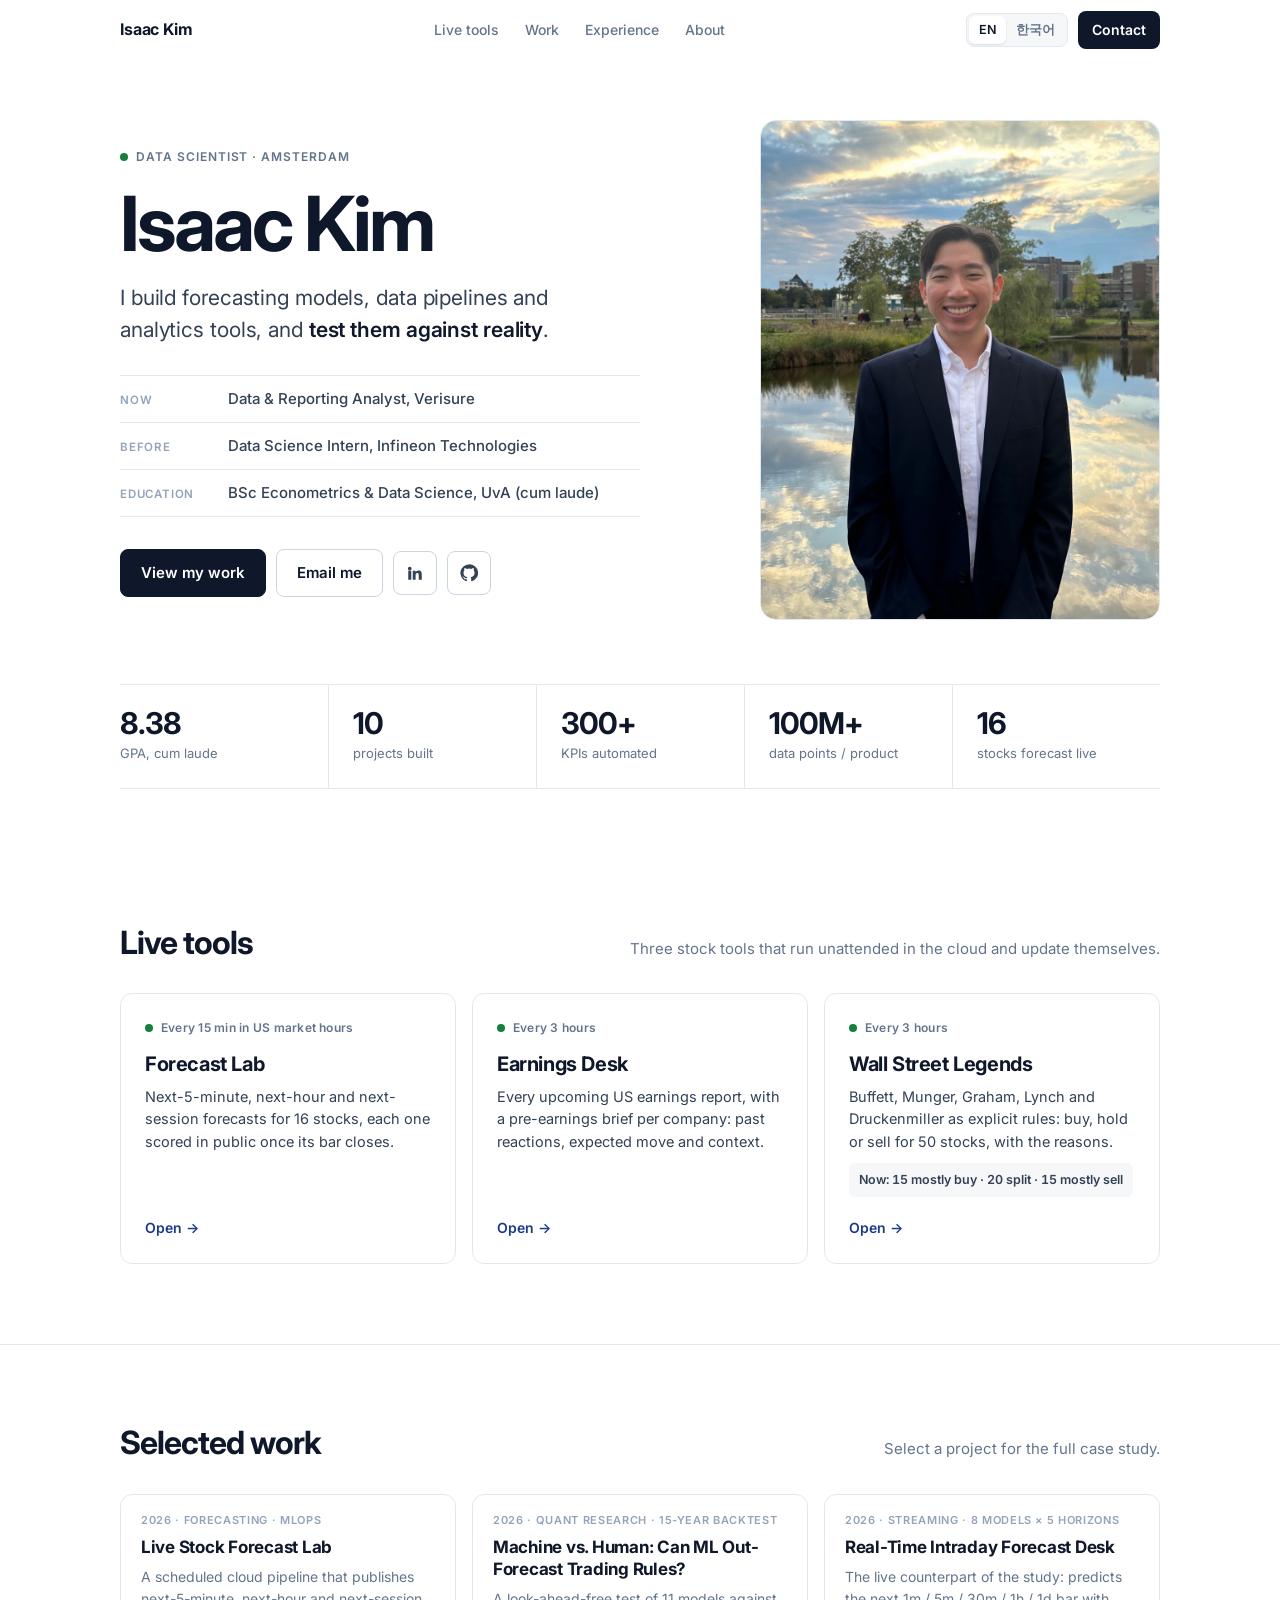
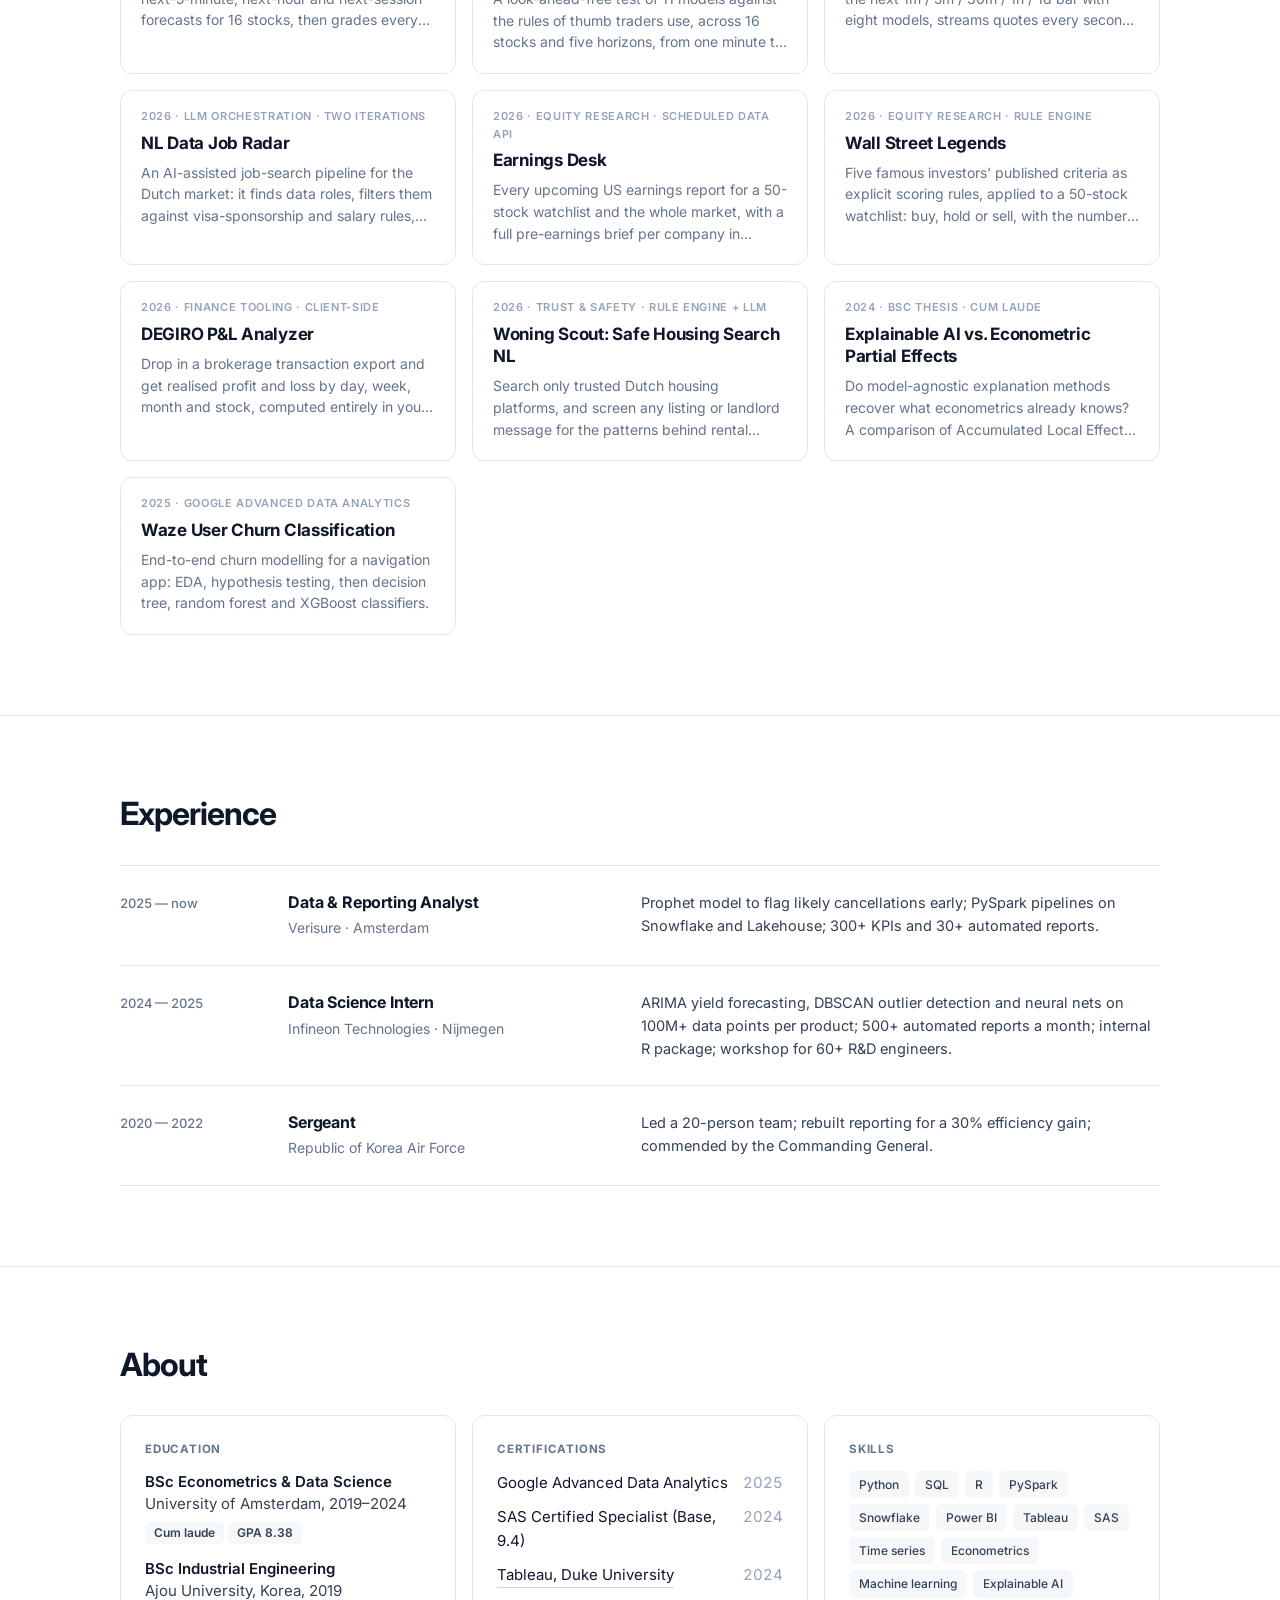
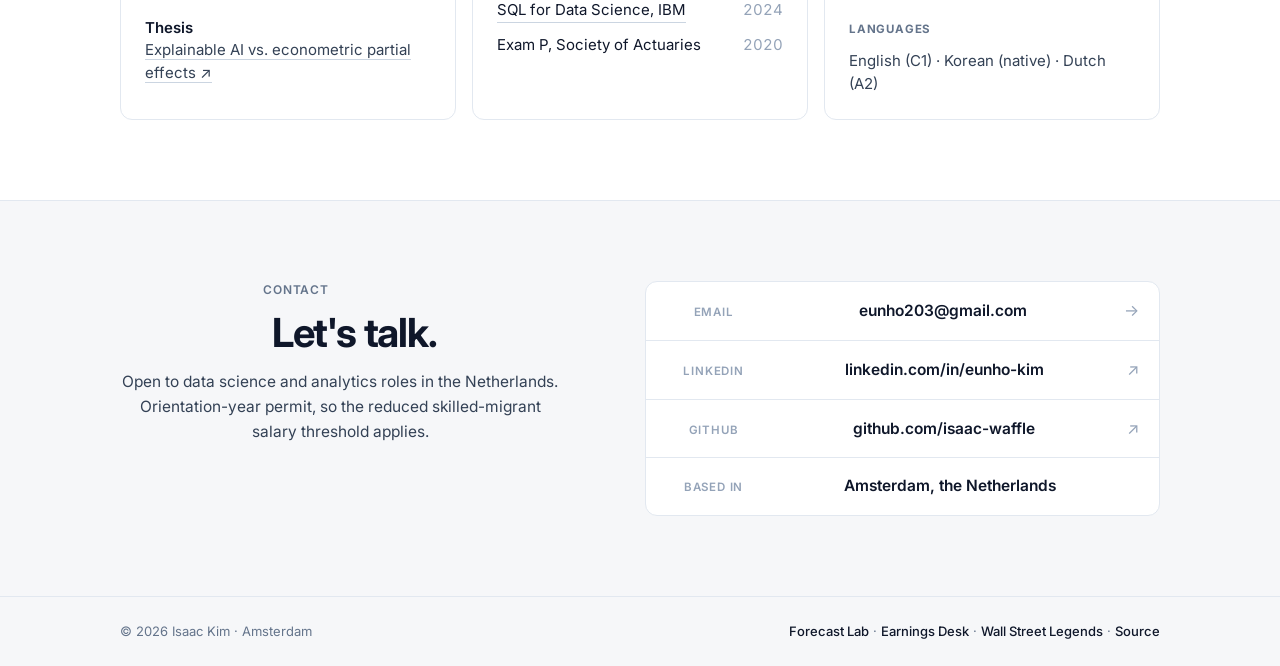
==== site/index.html @ caa5b632 "Restyle the home page in a more restrained look and replace the blue contact band White canvas, slat" ====
<!doctype html>
<html lang="en">
<head>
<meta charset="utf-8">
<meta name="viewport" content="width=device-width,initial-scale=1,viewport-fit=cover">
<title>Isaac Kim — Data Scientist</title>
<meta name="description" content="Isaac Kim is a data scientist and econometrician in Amsterdam building forecasting models, data pipelines and analytics tools. Includes a live stock forecast lab that grades itself in public.">
<meta name="theme-color" content="#ffffff">
<meta property="og:title" content="Isaac Kim — Data Scientist">
<meta property="og:description" content="Forecasting, econometrics and data engineering. Live stock forecast lab, case studies and experience.">
<meta property="og:type" content="website">
<meta property="og:url" content="https://isaac-waffle.github.io/portfolio/">
<meta property="og:image" content="https://isaac-waffle.github.io/portfolio/assets/img/isaac.jpg?v=2">
<link rel="icon" href="assets/img/favicon.ico">
<link rel="icon" type="image/png" sizes="32x32" href="assets/img/favicon-32x32.png">
<link rel="apple-touch-icon" href="assets/img/apple-touch-icon.png">
<link rel="preconnect" href="https://fonts.googleapis.com">
<link rel="preconnect" href="https://fonts.gstatic.com" crossorigin>
<link rel="stylesheet" href="https://fonts.googleapis.com/css2?family=Inter:wght@400;500;600;700&display=swap">
<link rel="stylesheet" href="assets/css/style.css?v=23">
<link rel="stylesheet" href="assets/css/home.css?v=2">
<script async src="https://www.googletagmanager.com/gtag/js?id=G-LF9100HZBE"></script>
<script>window.dataLayer=window.dataLayer||[];function gtag(){dataLayer.push(arguments)}gtag('js',new Date());gtag('config','G-LF9100HZBE');</script>
</head>
<body class="home">

<header class="nav" id="nav">
  <div class="wrap">
    <a class="brand" href="#top">Isaac Kim</a>
    <nav aria-label="Primary">
      <ul id="menu">
        <li><a href="#tools" data-i18n="nav.tools">Live tools</a></li>
        <li><a href="#work" data-i18n="nav.work">Work</a></li>
        <li><a href="#experience" data-i18n="nav.exp">Experience</a></li>
        <li><a href="#about" data-i18n="nav.about">About</a></li>
      </ul>
    </nav>
    <div class="nav-end">
      <div class="lang" role="group" aria-label="Language">
        <button type="button" id="lang-en" aria-pressed="true">EN</button>
        <button type="button" id="lang-ko" aria-pressed="false">한국어</button>
      </div>
      <a class="cta" href="#contact" data-i18n="nav.contact">Contact</a>
      <button class="menu-btn" id="menuBtn" aria-label="Open menu" aria-expanded="false" aria-controls="menu">
        <svg width="18" height="18" viewBox="0 0 18 18" fill="none" stroke="currentColor" stroke-width="1.6"><path d="M2 5h14M2 13h14"/></svg>
      </button>
    </div>
  </div>
</header>

<main id="top">
  <section class="intro">
    <div class="wrap intro-grid">
      <div class="intro-text">
        <p class="eyebrow"><span class="dot"></span><span data-i18n="hero.eyebrow">Data Scientist · Amsterdam</span></p>
        <h1 class="name">Isaac Kim</h1>
        <p class="pitch" data-i18n="hero.pitch">I build forecasting models, data pipelines and analytics tools, and <em>test them against reality</em>.</p>
        <ul class="facts">
          <li><span data-i18n="hero.now">Now</span><b data-i18n="hero.nowV">Data &amp; Reporting Analyst, Verisure</b></li>
          <li><span data-i18n="hero.before">Before</span><b data-i18n="hero.beforeV">Data Science Intern, Infineon Technologies</b></li>
          <li><span data-i18n="hero.edu">Education</span><b data-i18n="hero.eduV">BSc Econometrics &amp; Data Science, UvA (cum laude)</b></li>
        </ul>
        <div class="actions">
          <a class="btn primary" href="#work" data-i18n="hero.cta">View my work</a>
          <a class="btn" href="mailto:eunho203@gmail.com" data-i18n="hero.mail">Email me</a>
          <a class="icon-btn" href="https://www.linkedin.com/in/eunho-kim" target="_blank" rel="noopener" aria-label="LinkedIn"><svg viewBox="0 0 24 24" fill="currentColor"><path d="M4.98 3.5a2.5 2.5 0 1 1 0 5 2.5 2.5 0 0 1 0-5zM3 9h4v12H3zM9 9h3.8v1.7h.05c.53-1 1.83-2.05 3.77-2.05C20.6 8.65 21 11.2 21 14.5V21h-4v-5.8c0-1.4-.03-3.2-1.95-3.2-1.95 0-2.25 1.5-2.25 3.1V21H9z"/></svg></a>
          <a class="icon-btn" href="https://github.com/isaac-waffle" target="_blank" rel="noopener" aria-label="GitHub"><svg viewBox="0 0 24 24" fill="currentColor"><path d="M12 .5a11.5 11.5 0 0 0-3.64 22.4c.58.1.79-.25.79-.56v-2c-3.2.7-3.88-1.37-3.88-1.37-.52-1.33-1.28-1.69-1.28-1.69-1.04-.71.08-.7.08-.7 1.16.08 1.77 1.19 1.77 1.19 1.03 1.76 2.7 1.25 3.36.96.1-.75.4-1.25.73-1.54-2.55-.29-5.24-1.28-5.24-5.69 0-1.26.45-2.29 1.19-3.1-.12-.29-.52-1.46.11-3.05 0 0 .97-.31 3.17 1.18a11 11 0 0 1 5.77 0c2.2-1.49 3.17-1.18 3.17-1.18.63 1.59.23 2.76.11 3.05.74.81 1.19 1.84 1.19 3.1 0 4.42-2.7 5.4-5.26 5.68.41.36.78 1.06.78 2.14v3.17c0 .31.21.67.8.56A11.5 11.5 0 0 0 12 .5z"/></svg></a>
        </div>
      </div>
      <figure class="portrait">
        <img src="assets/img/isaac.jpg?v=2" alt="Portrait of Isaac Kim" width="960" height="1200">
      </figure>
    </div>
    <div class="wrap">
      <div class="kpi-row">
        <div><b>8.38</b><span data-i18n="kpi.gpa">GPA, cum laude</span></div>
        <div><b id="projCount">10</b><span data-i18n="kpi.proj">projects built</span></div>
        <div><b>300+</b><span data-i18n="kpi.kpis">KPIs automated</span></div>
        <div><b>100M+</b><span data-i18n="kpi.data">data points / product</span></div>
        <div><b>16</b><span data-i18n="kpi.live">stocks forecast live</span></div>
      </div>
    </div>
  </section>

  <section class="sec" id="tools">
    <div class="wrap">
      <div class="sec-row">
        <h2 data-i18n="tools.h">Live tools</h2>
        <p data-i18n="tools.p">Three stock tools that run unattended in the cloud and update themselves.</p>
      </div>
      <div class="tool-grid">
        <a class="tool" href="lab.html">
          <span class="tool-top"><span class="dot"></span><span data-i18n="tools.lab.when">Every 15 min in US market hours</span></span>
          <h3>Forecast Lab</h3>
          <p data-i18n="tools.lab.p">Next-5-minute, next-hour and next-session forecasts for 16 stocks, each one scored in public once its bar closes.</p>
          <span class="go" data-i18n="tools.open">Open</span>
        </a>
        <a class="tool" href="demos/earnings.html">
          <span class="tool-top"><span class="dot"></span><span data-i18n="tools.earn.when">Every 3 hours</span></span>
          <h3>Earnings Desk</h3>
          <p data-i18n="tools.earn.p">Every upcoming US earnings report, with a pre-earnings brief per company: past reactions, expected move and context.</p>
          <span class="go" data-i18n="tools.open">Open</span>
        </a>
        <a class="tool" href="demos/legends.html">
          <span class="tool-top"><span class="dot"></span><span data-i18n="tools.leg.when">Every 3 hours</span></span>
          <h3 data-i18n="tools.leg.h">Wall Street Legends</h3>
          <p data-i18n="tools.leg.p">Buffett, Munger, Graham, Lynch and Druckenmiller as explicit rules: buy, hold or sell for 50 stocks, with the reasons.</p>
          <span class="tool-live" id="legLive" hidden></span>
          <span class="go" data-i18n="tools.open">Open</span>
        </a>
      </div>
    </div>
  </section>

  <section class="sec" id="work">
    <div class="wrap">
      <div class="sec-row">
        <h2 data-i18n="work.h">Selected work</h2>
        <p data-i18n="work.p">Select a project for the full case study.</p>
      </div>
      <div class="work-grid" id="workGrid"></div>
    </div>
  </section>

  <section class="sec" id="experience">
    <div class="wrap">
      <div class="sec-row"><h2 data-i18n="exp.h">Experience</h2></div>
      <div class="xp">
        <div class="xp-row">
          <span class="when" data-i18n="exp.1.when">2025 — now</span>
          <div><b data-i18n="exp.1.role">Data &amp; Reporting Analyst</b><span class="org" data-i18n="exp.1.org">Verisure · Amsterdam</span></div>
          <p data-i18n="exp.1.p">Prophet model to flag likely cancellations early; PySpark pipelines on Snowflake and Lakehouse; 300+ KPIs and 30+ automated reports.</p>
        </div>
        <div class="xp-row">
          <span class="when">2024 — 2025</span>
          <div><b data-i18n="exp.2.role">Data Science Intern</b><span class="org" data-i18n="exp.2.org">Infineon Technologies · Nijmegen</span></div>
          <p data-i18n="exp.2.p">ARIMA yield forecasting, DBSCAN outlier detection and neural nets on 100M+ data points per product; 500+ automated reports a month; internal R package; workshop for 60+ R&amp;D engineers.</p>
        </div>
        <div class="xp-row">
          <span class="when">2020 — 2022</span>
          <div><b data-i18n="exp.3.role">Sergeant</b><span class="org" data-i18n="exp.3.org">Republic of Korea Air Force</span></div>
          <p data-i18n="exp.3.p">Led a 20-person team; rebuilt reporting for a 30% efficiency gain; commended by the Commanding General.</p>
        </div>
      </div>
    </div>
  </section>

  <section class="sec" id="about">
    <div class="wrap">
      <div class="sec-row"><h2 data-i18n="about.h">About</h2></div>
      <div class="about-grid">
        <div class="box">
          <h3 data-i18n="about.edu">Education</h3>
          <p><b data-i18n="about.edu1">BSc Econometrics &amp; Data Science</b><br><span data-i18n="about.edu1s">University of Amsterdam, 2019–2024</span><br><span class="pill">Cum laude</span> <span class="pill">GPA 8.38</span></p>
          <p><b data-i18n="about.edu2">BSc Industrial Engineering</b><br><span data-i18n="about.edu2s">Ajou University, Korea, 2019</span></p>
          <p><b data-i18n="about.thesis">Thesis</b><br><a class="ul" href="https://scripties.uba.uva.nl/search?id=c11249314" target="_blank" rel="noopener" data-i18n="about.thesisT">Explainable AI vs. econometric partial effects ↗</a></p>
        </div>
        <div class="box">
          <h3 data-i18n="about.cert">Certifications</h3>
          <ul class="clean">
            <li>Google Advanced Data Analytics <span>2025</span></li>
            <li>SAS Certified Specialist (Base, 9.4) <span>2024</span></li>
            <li><a class="ul" href="https://www.coursera.org/account/accomplishments/certificate/SLLYQ0B54LX5" target="_blank" rel="noopener">Tableau, Duke University</a> <span>2024</span></li>
            <li><a class="ul" href="https://www.coursera.org/account/accomplishments/certificate/SN6JCJCMASDN" target="_blank" rel="noopener">SQL for Data Science, IBM</a> <span>2024</span></li>
            <li>Exam P, Society of Actuaries <span>2020</span></li>
          </ul>
        </div>
        <div class="box">
          <h3 data-i18n="about.skills">Skills</h3>
          <div class="tags"><span>Python</span><span>SQL</span><span>R</span><span>PySpark</span><span>Snowflake</span><span>Power BI</span><span>Tableau</span><span>SAS</span><span>Time series</span><span>Econometrics</span><span>Machine learning</span><span>Explainable AI</span></div>
          <h3 style="margin-top:22px" data-i18n="about.langs">Languages</h3>
          <p data-i18n="about.langsV">English (C1) · Korean (native) · Dutch (A2)</p>
        </div>
      </div>
    </div>
  </section>

  <section class="sec contact" id="contact">
    <div class="wrap contact-grid">
      <div class="contact-text">
        <p class="label" data-i18n="contact.label">Contact</p>
        <h2 data-i18n="contact.h">Let's talk.</h2>
        <p data-i18n="contact.p">Open to data science and analytics roles in the Netherlands. Orientation-year permit, so the reduced skilled-migrant salary threshold applies.</p>
      </div>
      <ul class="contact-list">
        <li><a href="mailto:eunho203@gmail.com"><span data-i18n="contact.email">Email</span><b>eunho203@gmail.com</b><i aria-hidden="true">→</i></a></li>
        <li><a href="https://www.linkedin.com/in/eunho-kim" target="_blank" rel="noopener"><span>LinkedIn</span><b>linkedin.com/in/eunho-kim</b><i aria-hidden="true">↗</i></a></li>
        <li><a href="https://github.com/isaac-waffle" target="_blank" rel="noopener"><span>GitHub</span><b>github.com/isaac-waffle</b><i aria-hidden="true">↗</i></a></li>
        <li><div><span data-i18n="contact.loc">Based in</span><b data-i18n="contact.locV">Amsterdam, the Netherlands</b></div></li>
      </ul>
    </div>
  </section>
</main>

<footer>
  <div class="wrap">
    <span>© <span id="yr">2026</span> Isaac Kim · Amsterdam</span>
    <span><a href="lab.html">Forecast Lab</a> · <a href="demos/earnings.html">Earnings Desk</a> · <a href="demos/legends.html" data-i18n="tools.leg.h">Wall Street Legends</a> · <a href="https://github.com/isaac-waffle/portfolio" target="_blank" rel="noopener" data-i18n="foot.src">Source</a></span>
  </div>
</footer>

<dialog class="case" id="caseDlg" aria-labelledby="caseTitle"></dialog>

<script>if("serviceWorker" in navigator)navigator.serviceWorker.getRegistrations().then(function(rs){rs.forEach(function(r){r.unregister()})});</script>
<script src="assets/js/i18n.js?v=2"></script>
<script src="assets/js/main.js?v=23"></script>
</body>
</html>
---- site/assets/css/style.css ----
/* Isaac Kim — portfolio. Clean, Apple-inspired: light canvas, system type, generous space, one dark product-style section. */
:root{
  --bg:#ffffff; --bg-2:#f5f5f7; --panel:#f5f5f7; --panel-2:#e8e8ed; --line:#e5e5ea; --line-2:#d2d2d7;
  --ink:#1d1d1f; --ink-2:#424245; --ink-3:#6e6e73; --ink-4:#a1a1a6;
  --accent:#1d1d1f; --accent-2:#000000; --accent-soft:rgba(0,0,0,.06); --accent-line:rgba(0,0,0,.25);
  --up:#1a9c48; --up-soft:rgba(52,199,89,.12); --down:#e0352b; --down-soft:rgba(255,59,48,.10);
  --f-display:-apple-system,BlinkMacSystemFont,"SF Pro Display","Inter","Helvetica Neue",Arial,sans-serif;
  --f-body:-apple-system,BlinkMacSystemFont,"SF Pro Text","Inter","Helvetica Neue",Arial,sans-serif;
  --f-mono:-apple-system,BlinkMacSystemFont,"SF Pro Text","Inter","Helvetica Neue",Arial,sans-serif;
  --r:22px; --r-lg:30px; --max:1120px; --gutter:clamp(20px,4vw,40px);
  --shadow:0 2px 6px rgba(0,0,0,.04),0 12px 32px rgba(0,0,0,.06);
  color-scheme:light;
}
*,*::before,*::after{box-sizing:border-box}
html{scroll-behavior:smooth;-webkit-text-size-adjust:100%}
body{margin:0;background:var(--bg);color:var(--ink);font-family:var(--f-body);font-size:17px;line-height:1.47;letter-spacing:-.022em;
  -webkit-font-smoothing:antialiased;-moz-osx-font-smoothing:grayscale;overflow-x:hidden}
img{max-width:100%;display:block}
a{color:inherit;text-decoration:none}
button{font:inherit;color:inherit;cursor:pointer;letter-spacing:inherit}
:focus-visible{outline:2px solid var(--accent);outline-offset:3px;border-radius:6px}
::selection{background:rgba(0,0,0,.12)}
.wrap{max-width:var(--max);margin:0 auto;padding-inline:var(--gutter)}
.mono{font-variant-numeric:tabular-nums}
.up{color:var(--up)} .down{color:var(--down)} .flat{color:var(--ink-3)}
.grad{background:linear-gradient(90deg,#1d1d1f 0%,#6e6e73 100%);-webkit-background-clip:text;background-clip:text;color:transparent}

/* ---------- nav ---------- */
.nav{position:fixed;top:0;left:0;right:0;z-index:50;background:rgba(255,255,255,.72);backdrop-filter:saturate(180%) blur(20px);-webkit-backdrop-filter:saturate(180%) blur(20px);border-bottom:1px solid transparent;transition:border-color .3s}
.nav.scrolled{border-bottom-color:rgba(0,0,0,.08)}
.nav .wrap{display:flex;align-items:center;justify-content:space-between;height:52px;gap:16px}
.brand{font-weight:600;font-size:17px;letter-spacing:-.02em}
.nav ul{display:flex;gap:2px;list-style:none;margin:0;padding:0}
.nav ul a{font-size:13px;color:var(--ink-2);padding:6px 12px;border-radius:999px;transition:color .2s}
.nav ul a:hover{color:var(--ink)}
.nav .cta{font-size:13px;font-weight:500;padding:6px 14px;border-radius:999px;background:var(--accent);color:#fff;transition:background .2s}
.nav .cta:hover{background:var(--accent-2)}
.menu-btn{display:none;background:none;border:0;width:40px;height:40px;place-items:center;margin-right:-8px}
@media (max-width:820px){
  .nav ul{position:fixed;top:52px;left:0;right:0;flex-direction:column;background:rgba(255,255,255,.97);backdrop-filter:blur(20px);padding:8px var(--gutter) 24px;transform:translateY(-6px);opacity:0;pointer-events:none;transition:.25s;border-bottom:1px solid var(--line)}
  .nav ul a{display:block;font-size:24px;font-weight:600;padding:12px 0;color:var(--ink);border-radius:0}
  .nav.open ul{transform:none;opacity:1;pointer-events:auto}
  .menu-btn{display:grid}
  .nav .cta{display:none}
}

/* ---------- hero ---------- */
.hero{padding:132px 0 40px;text-align:center;background:var(--bg)}
.hero-in{display:flex;flex-direction:column;align-items:center}
.eyebrow{display:inline-flex;align-items:center;gap:8px;font-size:15px;font-weight:600;color:var(--ink-3);margin:0 0 14px;letter-spacing:-.01em}
.dot{width:8px;height:8px;border-radius:50%;background:#34c759;box-shadow:0 0 0 0 rgba(52,199,89,.5);animation:ping 2s infinite;flex:none}
.dot.off{background:var(--ink-4);animation:none}
@keyframes ping{0%{box-shadow:0 0 0 0 rgba(52,199,89,.5)}70%{box-shadow:0 0 0 8px rgba(52,199,89,0)}100%{box-shadow:0 0 0 0 rgba(52,199,89,0)}}
h1.display{font-family:var(--f-display);font-weight:700;font-size:clamp(44px,8vw,96px);line-height:1.04;letter-spacing:-.045em;margin:0 0 22px}
.lede{font-size:clamp(19px,2.1vw,24px);line-height:1.38;color:var(--ink-3);max-width:34ch;margin:0 0 32px;font-weight:500;letter-spacing:-.02em}
.actions{display:flex;flex-wrap:wrap;gap:16px 28px;align-items:center;justify-content:center}
.btn{display:inline-flex;align-items:center;gap:8px;font-size:17px;font-weight:500;padding:12px 22px;border-radius:999px;border:1px solid var(--line-2);background:var(--bg);color:var(--ink);transition:background .2s,border-color .2s}
.btn:hover{border-color:var(--ink-4)}
.btn.primary{background:var(--accent);border-color:var(--accent);color:#fff}
.btn.primary:hover{background:var(--accent-2)}
.btn svg{width:15px;height:15px}
.link{font-size:17px;color:var(--ink);font-weight:600}
.link:hover{text-decoration:underline}
.hero-media{display:grid;grid-template-columns:minmax(0,1.25fr) minmax(0,1fr);gap:20px;margin-top:64px;text-align:left}
@media (max-width:820px){.hero-media{grid-template-columns:1fr;margin-top:48px}}
.tile{border-radius:var(--r-lg);overflow:hidden;background:var(--bg-2);position:relative;min-width:0}
.photo-tile{margin:0;display:grid;grid-template-columns:minmax(0,1fr) minmax(0,1fr);align-items:end;min-height:380px}
.photo-tile img{width:100%;height:100%;object-fit:cover;object-position:50% 22%;grid-row:1;grid-column:2;align-self:stretch;min-height:380px}
.photo-tile figcaption{grid-row:1;grid-column:1;padding:34px 30px;display:flex;flex-direction:column;gap:10px;align-self:end}
.photo-tile b{font-size:28px;font-weight:700;letter-spacing:-.03em;line-height:1.1}
.photo-tile span{font-size:15px;color:var(--ink-3);line-height:1.45}
@media (max-width:560px){.photo-tile{grid-template-columns:1fr;min-height:0}.photo-tile img{grid-column:1;grid-row:1;aspect-ratio:1/1;min-height:0;object-position:50% 8%}.photo-tile figcaption{grid-row:2;padding:22px 24px 26px}}
.tile.dark{background:var(--bg-2);color:var(--ink)}
.livebox{padding:30px;display:flex;flex-direction:column}
.livebox .hd{display:flex;align-items:center;justify-content:space-between;font-size:13px;font-weight:600;color:var(--ink-3)}
.livebox .hd span{display:inline-flex;align-items:center;gap:8px}
.livebox .row{display:flex;align-items:baseline;justify-content:space-between;gap:12px;margin-top:22px}
.livebox .tk{font-size:40px;font-weight:700;letter-spacing:-.03em;line-height:1}
.livebox .px{font-size:17px;color:var(--ink-2);font-variant-numeric:tabular-nums}

#hlSpark{display:block;width:100%;height:84px;margin:20px 0 14px}
.livebox .call{font-size:15px;color:var(--ink-3);line-height:1.45}
.livebox .call b{color:var(--ink);font-weight:600}
.livebox .call b.up{color:var(--up)}.livebox .call b.down{color:var(--down)}
.livebox a{margin-top:auto;padding-top:18px;font-size:15px;color:var(--ink);font-weight:600}
.livebox a:hover{text-decoration:underline}

/* ---------- numbers ---------- */
.numbers{padding:72px 0 88px}
.stats{display:grid;grid-template-columns:repeat(5,minmax(0,1fr));gap:24px;text-align:center}
.stats b{display:block;font-size:clamp(40px,4.4vw,56px);font-weight:700;letter-spacing:-.045em;line-height:1}
.stats span{display:block;font-size:15px;color:var(--ink-3);margin:10px auto 0;max-width:18ch;line-height:1.4}
@media (max-width:900px){.stats{grid-template-columns:repeat(3,minmax(0,1fr));row-gap:44px}}
@media (max-width:560px){.stats{grid-template-columns:repeat(2,minmax(0,1fr))}.stats div:last-child{grid-column:1/-1}}

/* ---------- ticker tape ---------- */
.tape{border-block:1px solid var(--line);background:var(--bg);overflow:hidden;position:relative}
.tape::before,.tape::after{content:"";position:absolute;top:0;bottom:0;width:100px;z-index:2;pointer-events:none}
.tape::before{left:0;background:linear-gradient(90deg,var(--bg),transparent)}
.tape::after{right:0;background:linear-gradient(-90deg,var(--bg),transparent)}
.tape-track{display:flex;width:max-content;animation:tape 80s linear infinite}
.tape:hover .tape-track{animation-play-state:paused}
@keyframes tape{to{transform:translateX(-50%)}}
.tape-item{display:flex;align-items:center;gap:10px;padding:14px 28px;font-size:14px;white-space:nowrap;font-variant-numeric:tabular-nums}
.tape-item b{font-weight:600}
.tape-item .p{color:var(--ink-3)}
.tape-item .sig{font-size:12px;font-weight:600;padding:2px 8px;border-radius:999px}
.tape-item .sig.up{background:var(--up-soft)} .tape-item .sig.down{background:var(--down-soft)} .tape-item .sig.flat{background:var(--bg-2)}

/* ---------- sections ---------- */
section.block{padding:clamp(96px,12vw,150px) 0;position:relative}
.sec-head{text-align:center;max-width:820px;margin:0 auto 64px}
.kicker{font-size:17px;font-weight:600;color:var(--ink-3);margin-bottom:10px;letter-spacing:-.01em}
h2.title{font-family:var(--f-display);font-weight:700;font-size:clamp(40px,6vw,72px);line-height:1.05;letter-spacing:-.045em;margin:0}
h2.title em{font-style:normal;color:var(--ink-4);display:block}
.sec-head p{color:var(--ink-3);margin:22px auto 0;max-width:46ch;font-size:clamp(17px,1.7vw,21px);line-height:1.45;font-weight:500;letter-spacing:-.015em}

/* reveal */
.reveal{opacity:0;transform:translateY(28px);transition:opacity 1s cubic-bezier(.2,.7,.2,1),transform 1s cubic-bezier(.2,.7,.2,1)}
.reveal.in{opacity:1;transform:none}
.rise{animation:rise 1.1s cubic-bezier(.2,.7,.2,1) both;animation-delay:var(--d,0ms)}
@keyframes rise{from{opacity:0;transform:translateY(24px)}to{opacity:1;transform:none}}
@media (prefers-reduced-motion:reduce){.reveal{opacity:1;transform:none;transition:none}.rise{animation:none}.tape-track{animation:none}.dot{animation:none}html{scroll-behavior:auto}}

/* ---------- forecast lab (dark, product-page style) ---------- */
.lab{background:var(--bg)}
.lab-bar{display:flex;flex-wrap:wrap;align-items:center;justify-content:space-between;gap:14px;margin-bottom:20px}
.status{display:inline-flex;align-items:center;gap:8px;font-size:14px;color:var(--ink-3);font-variant-numeric:tabular-nums}
.status .sep{color:var(--ink-4)}
.seg{display:inline-flex;padding:3px;border-radius:999px;background:var(--panel)}
.seg button{border:0;background:none;padding:7px 18px;border-radius:999px;font-size:14px;color:var(--ink-3);font-weight:500;transition:.2s}
.seg button[aria-pressed="true"]{background:var(--bg);color:var(--ink);box-shadow:0 1px 3px rgba(0,0,0,.12)}
.seg button:not([aria-pressed="true"]):hover{color:var(--ink)}
.lab-grid{display:grid;grid-template-columns:minmax(0,1fr) 316px;gap:20px;align-items:start}
@media (max-width:1080px){.lab-grid{grid-template-columns:1fr}}
.cards{display:grid;grid-template-columns:repeat(3,minmax(0,1fr));gap:16px}
@media (max-width:900px){.cards{grid-template-columns:repeat(2,minmax(0,1fr))}}
.tcard{position:relative;text-align:left;border:0;border-radius:22px;background:var(--panel);padding:24px 24px 22px;transition:transform .3s cubic-bezier(.2,.7,.2,1),background .2s;min-width:0}
.tcard:hover{transform:scale(1.02);background:var(--panel-2)}
.tcard .top{display:flex;justify-content:space-between;align-items:baseline;gap:8px}
.tcard .sym{font-weight:700;font-size:17px;letter-spacing:-.02em}
.tcard .nm{font-size:12px;color:var(--ink-3);white-space:nowrap;overflow:hidden;text-overflow:ellipsis}
.tcard .px{font-size:21px;font-weight:600;margin-top:8px;letter-spacing:-.02em;font-variant-numeric:tabular-nums}
.tcard .chg{font-size:13px;font-weight:500;font-variant-numeric:tabular-nums}
.tcard svg{display:block;width:100%;height:72px;margin:18px 0 16px;overflow:visible}
.prob{display:flex;align-items:center;justify-content:space-between;gap:10px;font-size:12px;color:var(--ink-3)}
.prob{font-size:14px}
.prob b{font-size:17px;font-weight:600;color:var(--ink);font-variant-numeric:tabular-nums}
.pbar{position:relative;height:4px;background:var(--panel-2);border-radius:2px;margin-top:7px;overflow:hidden}
.pbar::after{content:"";position:absolute;left:50%;top:0;bottom:0;width:1px;background:var(--ink-4)}
.pbar i{position:absolute;top:0;bottom:0;border-radius:2px}
.tcard .tgt{display:flex;justify-content:space-between;gap:6px;font-size:12px;color:var(--ink-3);margin-top:10px}
.tcard .tgt span{white-space:nowrap}
.tcard .tgt span:last-child{color:var(--ink-2);font-variant-numeric:tabular-nums}
.side{display:flex;flex-direction:column;gap:12px;position:sticky;top:72px}
@media (max-width:1080px){.side{position:static;display:grid;grid-template-columns:repeat(auto-fit,minmax(260px,1fr))}}
.panel{border-radius:18px;background:var(--panel);padding:20px}
.panel h3{margin:0 0 6px;font-size:15px;font-weight:600;color:var(--ink)}
.panel .note{font-size:13px;color:var(--ink-3);margin:12px 0 0;line-height:1.45}
.score-row{display:grid;grid-template-columns:1fr auto;gap:2px 10px;padding:12px 0;border-bottom:1px solid var(--line)}
.score-row:last-of-type{border-bottom:0}
.score-row .h{font-size:15px;font-weight:500}
.score-row .v{font-size:22px;font-weight:600;text-align:right;letter-spacing:-.02em;font-variant-numeric:tabular-nums}
.score-row .s{grid-column:1/-1;font-size:12px;color:var(--ink-3);font-variant-numeric:tabular-nums}
.score-row .bar{grid-column:1/-1;position:relative;height:6px;border-radius:3px;background:var(--panel-2);margin-top:8px}
.score-row .bar i{position:absolute;top:0;bottom:0;left:0;border-radius:3px;background:var(--accent)}
.score-row .bar .mk{position:absolute;top:-3px;bottom:-3px;width:2px;background:var(--ink-2);border-radius:1px}
.score-row .bar .mk.half{background:var(--ink-4)}
.legend{display:flex;gap:14px;flex-wrap:wrap;font-size:12px;color:var(--ink-3);margin-top:10px}
.legend span{display:inline-flex;align-items:center;gap:6px}
.legend i{display:inline-block;width:10px;height:3px;border-radius:2px}
.minichart svg{display:block;width:100%;height:110px;margin-top:8px}
.recent{display:flex;flex-wrap:wrap;gap:4px;margin-top:10px}
.recent i{width:12px;height:12px;border-radius:4px;background:var(--panel-2)}
.recent i.ok{background:var(--up)} .recent i.no{background:var(--down)}
.method{margin-top:72px;display:grid;grid-template-columns:repeat(4,minmax(0,1fr));gap:32px}
@media (max-width:900px){.method{grid-template-columns:repeat(2,minmax(0,1fr))}}
@media (max-width:520px){.method{grid-template-columns:1fr}}
.step .n{font-size:13px;font-weight:600;color:var(--ink-4)}
.step h4{margin:8px 0 8px;font-size:21px;font-weight:600;letter-spacing:-.025em;line-height:1.2}
.step p{margin:0;font-size:15px;color:var(--ink-3);line-height:1.5}
.disclaimer{margin-top:40px;font-size:12px;color:var(--ink-4);max-width:90ch;line-height:1.5}

/* ---------- work ---------- */

.work-grid{display:grid;grid-template-columns:repeat(12,minmax(0,1fr));gap:20px}
.proj{grid-column:span 6;display:flex;flex-direction:column;border:0;border-radius:var(--r-lg);background:var(--panel);overflow:hidden;text-align:left;transition:transform .45s cubic-bezier(.2,.7,.2,1),box-shadow .45s;min-width:0;padding:0}
.proj.wide{grid-column:span 12}
@media (max-width:760px){.proj,.proj.wide{grid-column:span 12}}
.proj:hover{transform:translateY(-6px);box-shadow:var(--shadow)}
.proj .vis{position:relative;aspect-ratio:16/10;background:var(--panel);overflow:hidden}
.proj.wide .vis{aspect-ratio:21/8}
@media (max-width:760px){.proj.wide .vis{aspect-ratio:16/10}}
.proj .vis svg{position:absolute;inset:0;width:100%;height:100%}
.proj .vis .chip{position:absolute;left:22px;top:20px;z-index:2}
.chip{display:inline-flex;align-items:center;gap:7px;font-size:12px;font-weight:600;padding:5px 11px;border-radius:999px;background:rgba(255,255,255,.92);color:var(--ink-2);backdrop-filter:blur(8px);box-shadow:0 0 0 1px rgba(0,0,0,.06)}
.chip.live{color:var(--up)}
.proj .body{padding:6px 30px 30px;display:flex;flex-direction:column;gap:8px;flex:1}
.proj .meta{font-size:13px;font-weight:600;color:var(--ink-4)}
.proj h3{margin:0;font-size:clamp(24px,2.4vw,30px);font-weight:700;letter-spacing:-.035em;line-height:1.12}
.proj p{margin:2px 0 0;color:var(--ink-3);font-size:17px;line-height:1.45}
.tags{display:flex;flex-wrap:wrap;gap:6px;margin-top:auto;padding-top:12px}
.tags span{font-size:12px;font-weight:500;color:var(--ink-2);padding:4px 10px;border-radius:999px;background:var(--bg);box-shadow:inset 0 0 0 1px var(--line)}
.proj .more{display:inline-flex;align-items:center;gap:6px;font-size:17px;font-weight:600;color:var(--ink);margin-top:10px}
.proj .more svg{width:13px;height:13px;transition:transform .25s}
.proj:hover .more svg{transform:translateX(3px)}
.kpis{display:flex;flex-wrap:wrap;gap:28px;margin:4px 0 2px}
.kpis div b{display:block;font-size:34px;font-weight:700;line-height:1;letter-spacing:-.04em}
.kpis div span{font-size:13px;color:var(--ink-3)}

/* ---------- modal ---------- */
dialog.case{border:0;border-radius:var(--r-lg);background:var(--bg);color:var(--ink);padding:0;width:min(900px,calc(100vw - 24px));max-height:calc(100svh - 32px);overflow:auto;box-shadow:0 30px 80px rgba(0,0,0,.25)}
dialog.case::backdrop{background:rgba(0,0,0,.4);backdrop-filter:blur(8px)}
dialog.case[open]{animation:pop .4s cubic-bezier(.2,.7,.2,1)}
@keyframes pop{from{opacity:0;transform:translateY(20px) scale(.98)}to{opacity:1;transform:none}}
.case .cv{position:relative;aspect-ratio:21/8;background:var(--bg-2)}
.case .cv svg{position:absolute;inset:0;width:100%;height:100%}
.case .x{position:absolute;right:16px;top:16px;z-index:3;width:36px;height:36px;border-radius:50%;border:0;background:rgba(0,0,0,.06);color:var(--ink-2);display:grid;place-items:center;backdrop-filter:blur(8px)}
.case .x:hover{background:rgba(0,0,0,.1)}
.case .cb{padding:34px clamp(22px,5vw,52px) 44px}
.case .meta{font-size:13px!important;font-weight:600;color:var(--ink-4)!important}
.case h3{font-weight:700;font-size:clamp(30px,4.4vw,44px);line-height:1.08;letter-spacing:-.04em;margin:8px 0 14px}
.case .sum{font-size:19px;color:var(--ink-3);margin:0 0 28px;max-width:60ch;line-height:1.45}
.case .cols{display:grid;grid-template-columns:repeat(2,minmax(0,1fr));gap:28px 40px}
@media (max-width:680px){.case .cols{grid-template-columns:1fr}}
.case h4{font-size:17px;font-weight:600;color:var(--ink);margin:0 0 10px}
.case ul{margin:0;padding-left:18px;color:var(--ink-3);font-size:15px;line-height:1.5}
.case li{margin-bottom:8px}
.case li b{color:var(--ink);font-weight:600}
.case .links{display:flex;flex-wrap:wrap;gap:12px;margin-top:30px}
.case .kpis{margin:0 0 30px;padding:22px 0;border-block:1px solid var(--line)}

/* ---------- experience ---------- */
.timeline{display:flex;flex-direction:column;gap:20px}
.job{display:grid;grid-template-columns:200px minmax(0,1fr) minmax(0,1.3fr);gap:16px 40px;padding:36px;border-radius:var(--r-lg);background:var(--panel)}
@media (max-width:900px){.job{grid-template-columns:1fr;gap:10px;padding:28px}}
.job .when{font-size:14px;color:var(--ink-3);padding-top:6px;font-variant-numeric:tabular-nums}
.job .when .now{display:inline-flex;align-items:center;gap:7px;color:var(--up);font-weight:600;margin-top:6px}
.job h3{margin:0;font-size:26px;font-weight:700;letter-spacing:-.035em;line-height:1.15}
.job .org{color:var(--ink-2);margin-top:6px;font-weight:500}
.job .org span{color:var(--ink-3);font-weight:400}
.job ul{margin:0;padding:0;list-style:none;display:flex;flex-direction:column;gap:12px}
.job li{position:relative;padding-left:18px;color:var(--ink-3);font-size:15px;line-height:1.5}
.job li::before{content:"";position:absolute;left:0;top:10px;width:6px;height:6px;border-radius:50%;background:var(--ink-4)}
.job li b{color:var(--ink);font-weight:600}

/* ---------- about / credentials ---------- */

.about{display:grid;grid-template-columns:minmax(0,1.1fr) minmax(0,1fr);gap:56px}
@media (max-width:900px){.about{grid-template-columns:1fr;gap:40px}}
.about .big{font-size:clamp(28px,3.2vw,40px);line-height:1.15;letter-spacing:-.035em;margin:0 0 20px;font-weight:700}
.about .big em{font-style:normal;text-decoration:underline;text-decoration-thickness:3px;text-underline-offset:6px}
.about p{color:var(--ink-3);font-size:17px;line-height:1.5}
.cred{display:flex;flex-direction:column;gap:10px}
.cred .item{display:grid;grid-template-columns:minmax(0,1fr) auto;gap:2px 16px;padding:18px 22px;border-radius:18px;background:var(--panel);transition:transform .25s}
.cred a.item:hover{transform:translateY(-2px)}
.cred .item b{font-weight:600;font-size:16px;grid-column:1;grid-row:1}
.cred .item span{color:var(--ink-3);font-size:14px;grid-column:1}
.cred .item .yr{font-size:14px;color:var(--ink-3);text-align:right;grid-row:1;grid-column:2;padding-top:1px;font-variant-numeric:tabular-nums}
.cred .item .badge{grid-column:1/-1;margin-top:8px;display:inline-flex;gap:8px;flex-wrap:wrap}
.cred .item .badge em{font-style:normal;font-size:12px;font-weight:600;padding:3px 10px;border-radius:999px;background:var(--accent-soft);color:var(--accent)}
.skills{display:grid;grid-template-columns:repeat(3,minmax(0,1fr));gap:20px;margin-top:64px}
@media (max-width:860px){.skills{grid-template-columns:1fr}}
.skill{padding:28px;border-radius:var(--r-lg);background:var(--panel)}
.skill h4{margin:0 0 16px;font-size:19px;font-weight:600;letter-spacing:-.02em}
.skill .tags{padding-top:0}
.sub-h{font-size:13px;font-weight:600;color:var(--ink-4);margin:40px 0 12px;text-transform:uppercase;letter-spacing:.04em}
.sub-h:first-child{margin-top:0}


/* ---------- contact ---------- */
.contact{text-align:center;padding:clamp(110px,14vw,170px) 0}
.contact .kicker{display:block}
.contact h2{font-weight:700;font-size:clamp(44px,8vw,96px);line-height:1.04;letter-spacing:-.05em;margin:6px 0 26px}
.contact p{color:var(--ink-3);max-width:44ch;margin:0 auto 30px;font-size:19px;line-height:1.45}
.contact .actions{justify-content:center}
.mail{font-size:clamp(19px,2.4vw,24px);font-weight:600;color:var(--ink);border-bottom:2px solid var(--ink)}
.mail:hover{color:var(--ink-3);border-color:var(--ink-3)}
footer{background:var(--bg);border-top:1px solid var(--line);padding:22px 0;color:var(--ink-3);font-size:12px}
footer .wrap{display:flex;flex-wrap:wrap;gap:10px;justify-content:space-between}
footer a{color:var(--ink);font-weight:500}
footer a:hover{text-decoration:underline}

/* ---------- ticker modal ---------- */
.tm .cb{padding-top:30px}
.tm .head{display:flex;flex-wrap:wrap;align-items:baseline;gap:6px 16px;padding-right:44px}
.tm .head b{font-size:34px;font-weight:700;letter-spacing:-.03em}
.tm .head .p{font-size:24px;font-weight:600;font-variant-numeric:tabular-nums}
.tm .big-chart svg{display:block;width:100%;height:240px;margin:20px 0 8px;overflow:visible}
.hz-table{width:100%;border-collapse:collapse;font-size:15px;margin-top:14px;font-variant-numeric:tabular-nums}
.hz-table th,.hz-table td{padding:12px 8px;text-align:right;border-bottom:1px solid var(--line);white-space:nowrap}
.hz-table th{font-size:12px;color:var(--ink-3);font-weight:600}
.hz-table th:first-child,.hz-table td:first-child{text-align:left}
.hz-table td:first-child{font-weight:600}
.tbl-scroll{overflow-x:auto}

@media (max-width:600px){
  body{font-size:16px}
  .cards{grid-template-columns:repeat(2,minmax(0,1fr));gap:8px}
  .tcard{padding:14px 12px 12px;border-radius:16px}
  .tcard .px{font-size:18px}
  .tcard svg{height:46px}
  .tcard .tgt{flex-direction:column;gap:2px}
  .hzl{display:none}
  .lab-bar .seg{width:100%}.lab-bar .seg button{flex:1;padding:8px 6px}
  .proj .body{padding:4px 22px 24px}
  .livebox{padding:24px}
}

/* simplified lab */
.more-wrap{display:flex;justify-content:center;margin-top:28px}
.scores{margin-top:80px;text-align:center}
.score-hd{font-size:17px;font-weight:600;color:var(--ink-3);margin-bottom:28px}
.score-grid{display:grid;grid-template-columns:repeat(3,minmax(0,1fr));gap:24px}
.score{display:flex;flex-direction:column;align-items:center;gap:6px}
.score .h{font-size:15px;color:var(--ink-3);font-weight:500}
.score b{font-size:clamp(40px,5vw,56px);font-weight:700;letter-spacing:-.045em;line-height:1.05}
.score .s{font-size:14px;color:var(--ink-2);font-weight:500}
.score .s2{font-size:13px;color:var(--ink-4)}
.lab .disclaimer{text-align:center;margin:48px auto 0}
@media (max-width:600px){.score-grid{grid-template-columns:1fr;gap:36px}.tcard{padding:16px 14px 14px}}

/* ===================== compact one-glance layout ===================== */
.intro{padding:96px 0 40px}
.intro-grid{display:grid;grid-template-columns:minmax(0,1.15fr) minmax(0,.85fr);gap:56px;align-items:center}
.intro-text{text-align:left}
.intro .eyebrow{margin:0 0 8px;font-size:15px}
.name{font-size:clamp(48px,7vw,84px);font-weight:700;letter-spacing:-.05em;line-height:1;margin:0 0 18px}
.pitch{font-size:clamp(19px,2vw,23px);line-height:1.38;color:var(--ink-3);font-weight:500;margin:0 0 24px;max-width:30ch;letter-spacing:-.02em}
.facts{list-style:none;margin:0 0 28px;padding:0;display:flex;flex-direction:column;gap:8px;font-size:16px}
.facts li{display:flex;gap:12px}
.facts span{width:84px;flex:none;color:var(--ink-4);font-size:14px;padding-top:1px}
.intro .actions{justify-content:flex-start;gap:10px}
.icon-btn{width:46px;height:46px;border-radius:50%;display:grid;place-items:center;border:1px solid var(--line-2);color:var(--ink)}
.icon-btn:hover{border-color:var(--ink-4)}
.icon-btn svg{width:18px;height:18px}
.portrait{margin:0;border-radius:28px;overflow:hidden;aspect-ratio:4/5;max-height:72vh;justify-self:end;width:100%;background:var(--bg-2)}
.portrait img{width:100%;height:100%;object-fit:cover;object-position:50% 20%}
.kpi-row{display:grid;grid-template-columns:repeat(5,minmax(0,1fr));margin-top:48px;border-top:1px solid var(--line);padding-top:22px}
.kpi-row b{display:block;font-size:30px;font-weight:700;letter-spacing:-.04em;line-height:1.1}
.kpi-row span{font-size:13px;color:var(--ink-3)}
@media (max-width:860px){
  .intro{padding-top:80px}
  .intro-grid{grid-template-columns:1fr;gap:28px}
  .portrait{order:-1;max-height:none;aspect-ratio:1/1;justify-self:stretch}
  .portrait img{object-position:50% 12%}
  .kpi-row{grid-template-columns:repeat(3,minmax(0,1fr));row-gap:18px;margin-top:32px}
}
.sec{padding:64px 0}
.sec + .sec{border-top:1px solid var(--line)}
.sec-row{display:flex;align-items:baseline;justify-content:space-between;gap:16px;margin-bottom:28px;flex-wrap:wrap}
.sec-row h2{font-size:clamp(30px,3.6vw,40px);font-weight:700;letter-spacing:-.04em;margin:0}
.sec-row p{margin:0;color:var(--ink-3);font-size:15px}
#work .work-grid{grid-template-columns:repeat(3,minmax(0,1fr));gap:16px}
#work .proj,#work .proj.wide{grid-column:auto;border-radius:22px;background:var(--bg-2)}
#work .proj:hover{transform:translateY(-3px);box-shadow:none;background:var(--panel-2)}
#work .proj .vis,#work .proj.wide .vis{aspect-ratio:16/10;background:var(--bg-2)}
#work .proj .vis .chip{left:14px;top:12px}
#work .proj .body{padding:2px 20px 20px;gap:6px}
#work .proj h3{font-size:19px;letter-spacing:-.025em}
#work .proj p{font-size:14px;line-height:1.45;display:-webkit-box;-webkit-line-clamp:2;-webkit-box-orient:vertical;overflow:hidden}
#work .proj .meta{font-size:12px}
#work .proj .more{display:none}
@media (max-width:900px){#work .work-grid{grid-template-columns:repeat(2,minmax(0,1fr))}#work .work-grid > .proj:last-child:nth-child(odd){grid-column:1 / -1}}
@media (max-width:560px){#work .work-grid{grid-template-columns:1fr}}
.xp{display:flex;flex-direction:column}
.xp-row{display:grid;grid-template-columns:130px minmax(0,1fr) minmax(0,1.6fr);gap:8px 28px;padding:18px 0;border-bottom:1px solid var(--line);align-items:baseline}
.xp-row:last-child{border-bottom:0}
.xp-row .when{font-size:14px;color:var(--ink-4);font-variant-numeric:tabular-nums}
.xp-row b{display:block;font-size:17px;font-weight:600}
.xp-row .org{font-size:14px;color:var(--ink-3)}
.xp-row p{margin:0;font-size:15px;color:var(--ink-3);line-height:1.5}
@media (max-width:760px){.xp-row{grid-template-columns:1fr;gap:4px}}
.about-grid{display:grid;grid-template-columns:repeat(3,minmax(0,1fr));gap:16px}
@media (max-width:900px){.about-grid{grid-template-columns:1fr}}
.box{background:var(--bg-2);border-radius:22px;padding:24px}
.box h3{margin:0 0 12px;font-size:15px;font-weight:600;color:var(--ink-4)}
.box p{margin:0 0 14px;font-size:15px;line-height:1.5;color:var(--ink-2)}
.box p:last-child{margin-bottom:0}
.box b{color:var(--ink);font-weight:600}
.pill{display:inline-block;font-size:12px;font-weight:600;padding:2px 9px;border-radius:999px;background:var(--bg);margin-top:6px}
.clean{list-style:none;margin:0;padding:0;display:flex;flex-direction:column;gap:10px;font-size:15px}
.clean li{display:flex;justify-content:space-between;gap:12px}
.clean li span{color:var(--ink-4);font-variant-numeric:tabular-nums}
.ul{border-bottom:1px solid var(--line-2)}
.ul:hover{border-color:var(--ink)}
.box .tags{padding-top:0}
.contact-grid{display:flex;justify-content:space-between;align-items:center;gap:24px;flex-wrap:wrap}
.contact-band h2{font-size:clamp(30px,3.6vw,40px);font-weight:700;letter-spacing:-.04em;margin:0 0 6px}
.contact-band p{margin:0;color:var(--ink-3);max-width:52ch;font-size:15px}
.contact-band .actions{justify-content:flex-start;gap:10px}
.lab.block{padding:56px 0 72px}

/* content shows immediately: no entrance animations */
.rise,.reveal{animation:none!important;opacity:1!important;transform:none!important;transition:none!important}
---- site/assets/css/home.css ----
/* Home page look (loaded after style.css, scoped to body.home so lab.html keeps its own styling).
   Restrained and professional: white canvas, slate ink, one navy accent, hairline dividers, one sans typeface. */
.home{
  --bg:#ffffff; --bg-2:#ffffff; --panel:#ffffff; --panel-2:#f6f7f9; --line:#e2e8f0; --line-2:#cbd5e1;
  --ink:#0f172a; --ink-2:#334155; --ink-3:#64748b; --ink-4:#94a3b8;
  --accent:#1d3a8a; --accent-2:#162d6c; --accent-soft:rgba(29,58,138,.07);
  --up:#15803d;
  --f-display:"Inter",-apple-system,BlinkMacSystemFont,"Apple SD Gothic Neo","Malgun Gothic","Helvetica Neue",Arial,sans-serif;
  --f-body:var(--f-display);
  --r:12px;
  background:var(--bg);color:var(--ink);font-family:var(--f-body);font-size:16px;line-height:1.6;letter-spacing:0;
}
.home ::selection{background:rgba(29,58,138,.16)}
.home :focus-visible{outline:2px solid var(--accent);outline-offset:3px}
html:lang(ko) .home{word-break:keep-all}

/* nav */
.home .nav{background:rgba(255,255,255,.86)}
.home .nav.scrolled{border-bottom-color:var(--line)}
.home .nav .wrap{height:60px}
.home .brand{font-size:16px;font-weight:700;letter-spacing:-.01em}
.home .nav ul a{font-size:14px;font-weight:500;color:var(--ink-3);padding:7px 12px}
.home .nav ul a:hover{color:var(--ink)}
.nav-end{display:flex;align-items:center;gap:10px}
.lang{display:inline-flex;padding:2px;border-radius:8px;background:var(--panel-2);border:1px solid var(--line)}
.lang button{border:0;background:none;padding:4px 10px;border-radius:6px;font-size:12.5px;font-weight:600;color:var(--ink-3)}
.lang button[aria-pressed="true"]{background:#fff;color:var(--ink);box-shadow:0 1px 2px rgba(15,23,42,.12)}
.home .nav .cta{font-size:14px;font-weight:600;padding:8px 14px;border-radius:8px;background:var(--ink)}
.home .nav .cta:hover{background:var(--accent)}
@media (max-width:820px){
  .home .nav ul{top:60px;background:rgba(255,255,255,.98)}
  .home .nav ul a{font-size:22px;font-weight:600;color:var(--ink)}
}

/* hero */
.home .intro{padding:120px 0 56px}
.home .intro-grid{gap:64px}
.home .intro .eyebrow{font-size:12px;font-weight:600;letter-spacing:.08em;text-transform:uppercase;color:var(--ink-3);margin:0 0 18px}
.home .dot{background:var(--up);box-shadow:none;animation:none}
.home .name{font-weight:700;font-size:clamp(48px,6.4vw,76px);letter-spacing:-.04em;line-height:1.02;margin:0 0 20px}
.home .pitch{font-size:clamp(18px,1.8vw,21px);line-height:1.5;color:var(--ink-2);font-weight:400;max-width:34ch;letter-spacing:-.005em;margin:0 0 30px}
.home .pitch em{font-style:normal;color:var(--ink);font-weight:600}
.home .facts{gap:0;margin:0 0 32px;border-top:1px solid var(--line);max-width:520px}
.home .facts li{padding:11px 0;border-bottom:1px solid var(--line);align-items:baseline}
.home .facts span{width:96px;font-size:11.5px;font-weight:600;letter-spacing:.07em;text-transform:uppercase;color:var(--ink-4);padding:0}
.home .facts b{font-weight:500;font-size:15px;color:var(--ink-2)}
.home .btn{font-size:15px;font-weight:600;padding:11px 20px;border-radius:8px;background:#fff;border-color:var(--line-2)}
.home .btn:hover{border-color:var(--ink);color:var(--ink)}
.home .btn.primary{background:var(--ink);border-color:var(--ink);color:#fff}
.home .btn.primary:hover{background:var(--accent);border-color:var(--accent);color:#fff}
.home .icon-btn{width:44px;height:44px;border-radius:8px;background:#fff;border-color:var(--line-2);color:var(--ink-2)}
.home .icon-btn:hover{border-color:var(--ink);color:var(--ink)}
.home .portrait{border-radius:16px;max-width:400px;border:1px solid var(--line)}
.home .kpi-row{margin-top:64px;padding:0;gap:0;border-top:1px solid var(--line);border-bottom:1px solid var(--line)}
.home .kpi-row div{padding:22px 24px;border-left:1px solid var(--line)}
.home .kpi-row div:first-child{border-left:0;padding-left:0}
.home .kpi-row b{font-weight:700;font-size:30px;letter-spacing:-.035em;color:var(--ink)}
.home .kpi-row span{font-size:13px;color:var(--ink-3)}
@media (max-width:860px){
  .home .intro{padding-top:88px}
  .home .intro-grid{gap:28px}
  .home .portrait{max-width:none}
  .home .kpi-row{margin-top:40px;row-gap:0}
  .home .kpi-row div{padding:16px 16px;border-left:0;border-top:1px solid var(--line)}
  .home .kpi-row div:first-child{padding-left:16px}
  .home .kpi-row div:nth-child(-n+3){border-top:0}
}
@media (max-width:560px){
  .home .kpi-row{grid-template-columns:repeat(2,minmax(0,1fr))}
  .home .kpi-row div,.home .kpi-row div:first-child{padding:14px 0}
  .home .kpi-row div:nth-child(3){border-top:1px solid var(--line)}
  .home .kpi-row div:last-child{grid-column:1 / -1}
  .home .kpi-row b{font-size:26px}
}

/* sections */
.home .sec{padding:80px 0}
.home .sec + .sec{border-top:1px solid var(--line)}
.home .sec-row{margin-bottom:32px;align-items:baseline}
.home .sec-row h2,.home .contact h2{font-weight:700;font-size:clamp(26px,3vw,32px);letter-spacing:-.03em;line-height:1.15;margin:0}
.home .sec-row p{font-size:15px;color:var(--ink-3)}

/* live tools */
.tool-grid{display:grid;grid-template-columns:repeat(3,minmax(0,1fr));gap:16px}
.tool{display:flex;flex-direction:column;gap:10px;padding:24px;border:1px solid var(--line);border-radius:var(--r);background:#fff;min-width:0;
  transition:border-color .2s,box-shadow .2s}
.tool:hover{border-color:var(--ink-4);box-shadow:0 8px 24px -16px rgba(15,23,42,.35)}
.tool-top{display:flex;align-items:center;gap:8px;font-size:12px;font-weight:600;letter-spacing:.02em;color:var(--ink-3)}
.tool h3{font-weight:700;font-size:20px;letter-spacing:-.02em;line-height:1.2;margin:4px 0 0}
.tool p{margin:0;font-size:14.5px;color:var(--ink-2);line-height:1.55}
.tool-live{font-size:12.5px;font-weight:600;color:var(--ink-2);font-variant-numeric:tabular-nums;padding:7px 10px;border-radius:6px;background:var(--panel-2);align-self:flex-start}
.tool .go{margin-top:auto;padding-top:10px;font-size:14px;font-weight:600;color:var(--accent)}
.tool .go::after{content:" →"}
@media (max-width:900px){.tool-grid{grid-template-columns:1fr}}

/* work */
.home #work .work-grid{gap:16px}
.home #work .proj,.home #work .proj.wide{background:#fff;border:1px solid var(--line);border-radius:var(--r);transition:border-color .2s,box-shadow .2s}
.home #work .proj:hover{background:#fff;border-color:var(--ink-4);transform:none;box-shadow:0 8px 24px -16px rgba(15,23,42,.35)}
.home #work .proj .vis,.home #work .proj.wide .vis{background:var(--panel-2);border-bottom:1px solid var(--line)}
.home #work .proj .body{padding:16px 20px 20px}
.home #work .proj .meta{font-size:11px;font-weight:600;letter-spacing:.06em;text-transform:uppercase;color:var(--ink-4)}
.home #work .proj h3{font-weight:700;font-size:17px;letter-spacing:-.015em;line-height:1.3}
.home #work .proj p{font-size:14px;color:var(--ink-3);line-height:1.55;-webkit-line-clamp:3}
.home .chip{border-radius:6px;background:rgba(255,255,255,.95);color:var(--ink-2);box-shadow:0 0 0 1px var(--line)}
.home .chip.live{color:var(--up)}
.home .tags span{border-radius:6px;background:var(--panel-2);box-shadow:none;color:var(--ink-2)}

/* case study dialog */
.home dialog.case{background:#fff;border-radius:16px}
.home dialog.case::backdrop{background:rgba(15,23,42,.5)}
.home .case .cv{background:var(--panel-2)}
.home .case .x{border-radius:8px}
.home .case h3{font-weight:700;letter-spacing:-.03em;font-size:clamp(26px,3.6vw,34px)}
.home .case .sum{color:var(--ink-2);font-size:17px}
.home .case h4{font-size:12px;font-weight:700;letter-spacing:.07em;text-transform:uppercase;color:var(--ink-3)}
.home .case ul{color:var(--ink-2)}
.home .kpis div b{font-weight:700;font-size:28px;letter-spacing:-.03em}

/* experience */
.home .xp{border-top:1px solid var(--line)}
.home .xp-row{grid-template-columns:140px minmax(0,1fr) minmax(0,1.6fr);padding:24px 0}
.home .xp-row:last-child{border-bottom:1px solid var(--line)}
.home .xp-row .when{font-size:13px;font-weight:500;color:var(--ink-3)}
.home .xp-row b{font-size:16px;font-weight:700;letter-spacing:-.01em}
.home .xp-row .org{color:var(--ink-3)}
.home .xp-row p{color:var(--ink-2);font-size:14.5px;line-height:1.6}
@media (max-width:760px){.home .xp-row{grid-template-columns:1fr}}

/* about */
.home .box{background:#fff;border:1px solid var(--line);border-radius:var(--r)}
.home .box h3{font-size:11.5px;font-weight:700;letter-spacing:.07em;text-transform:uppercase;color:var(--ink-3)}
.home .pill{border-radius:6px;background:var(--panel-2);color:var(--ink-2)}
.home .clean li span{color:var(--ink-4)}
.home .ul:hover{border-color:var(--accent);color:var(--accent)}

/* contact */
.home .contact{background:var(--panel-2)}
.home .contact-grid{display:grid;grid-template-columns:minmax(0,1fr) minmax(0,1.1fr);gap:56px;align-items:start}
.home .contact .label{font-size:12px;font-weight:600;letter-spacing:.08em;text-transform:uppercase;color:var(--ink-3);margin:0 0 12px}
.home .contact h2{margin:0 0 14px;font-size:clamp(30px,3.6vw,40px)}
.home .contact-text p:last-child{margin:0;color:var(--ink-2);font-size:15.5px;line-height:1.6;max-width:44ch}
.contact-list{list-style:none;margin:0;padding:0;background:#fff;border:1px solid var(--line);border-radius:var(--r);overflow:hidden}
.contact-list li + li{border-top:1px solid var(--line)}
.contact-list a,.contact-list div{display:grid;grid-template-columns:96px minmax(0,1fr) auto;gap:12px;align-items:baseline;padding:16px 20px}
.contact-list span{font-size:11.5px;font-weight:600;letter-spacing:.07em;text-transform:uppercase;color:var(--ink-4)}
.contact-list b{font-size:15.5px;font-weight:600;color:var(--ink);overflow-wrap:anywhere}
.contact-list i{font-style:normal;color:var(--ink-4);transition:color .2s,transform .2s}
.contact-list a:hover{background:var(--accent-soft)}
.contact-list a:hover b,.contact-list a:hover i{color:var(--accent)}
.contact-list a:focus-visible{outline-offset:-2px}
@media (max-width:860px){.home .contact-grid{grid-template-columns:1fr;gap:28px}}
@media (max-width:480px){.contact-list a,.contact-list div{grid-template-columns:minmax(0,1fr) auto;gap:2px 12px}.contact-list span{grid-column:1 / -1}}
.home footer{background:var(--panel-2);border-top:1px solid var(--line);padding:24px 0;font-size:13px}
.home footer a{font-weight:500}
.home footer a:hover{color:var(--accent)}
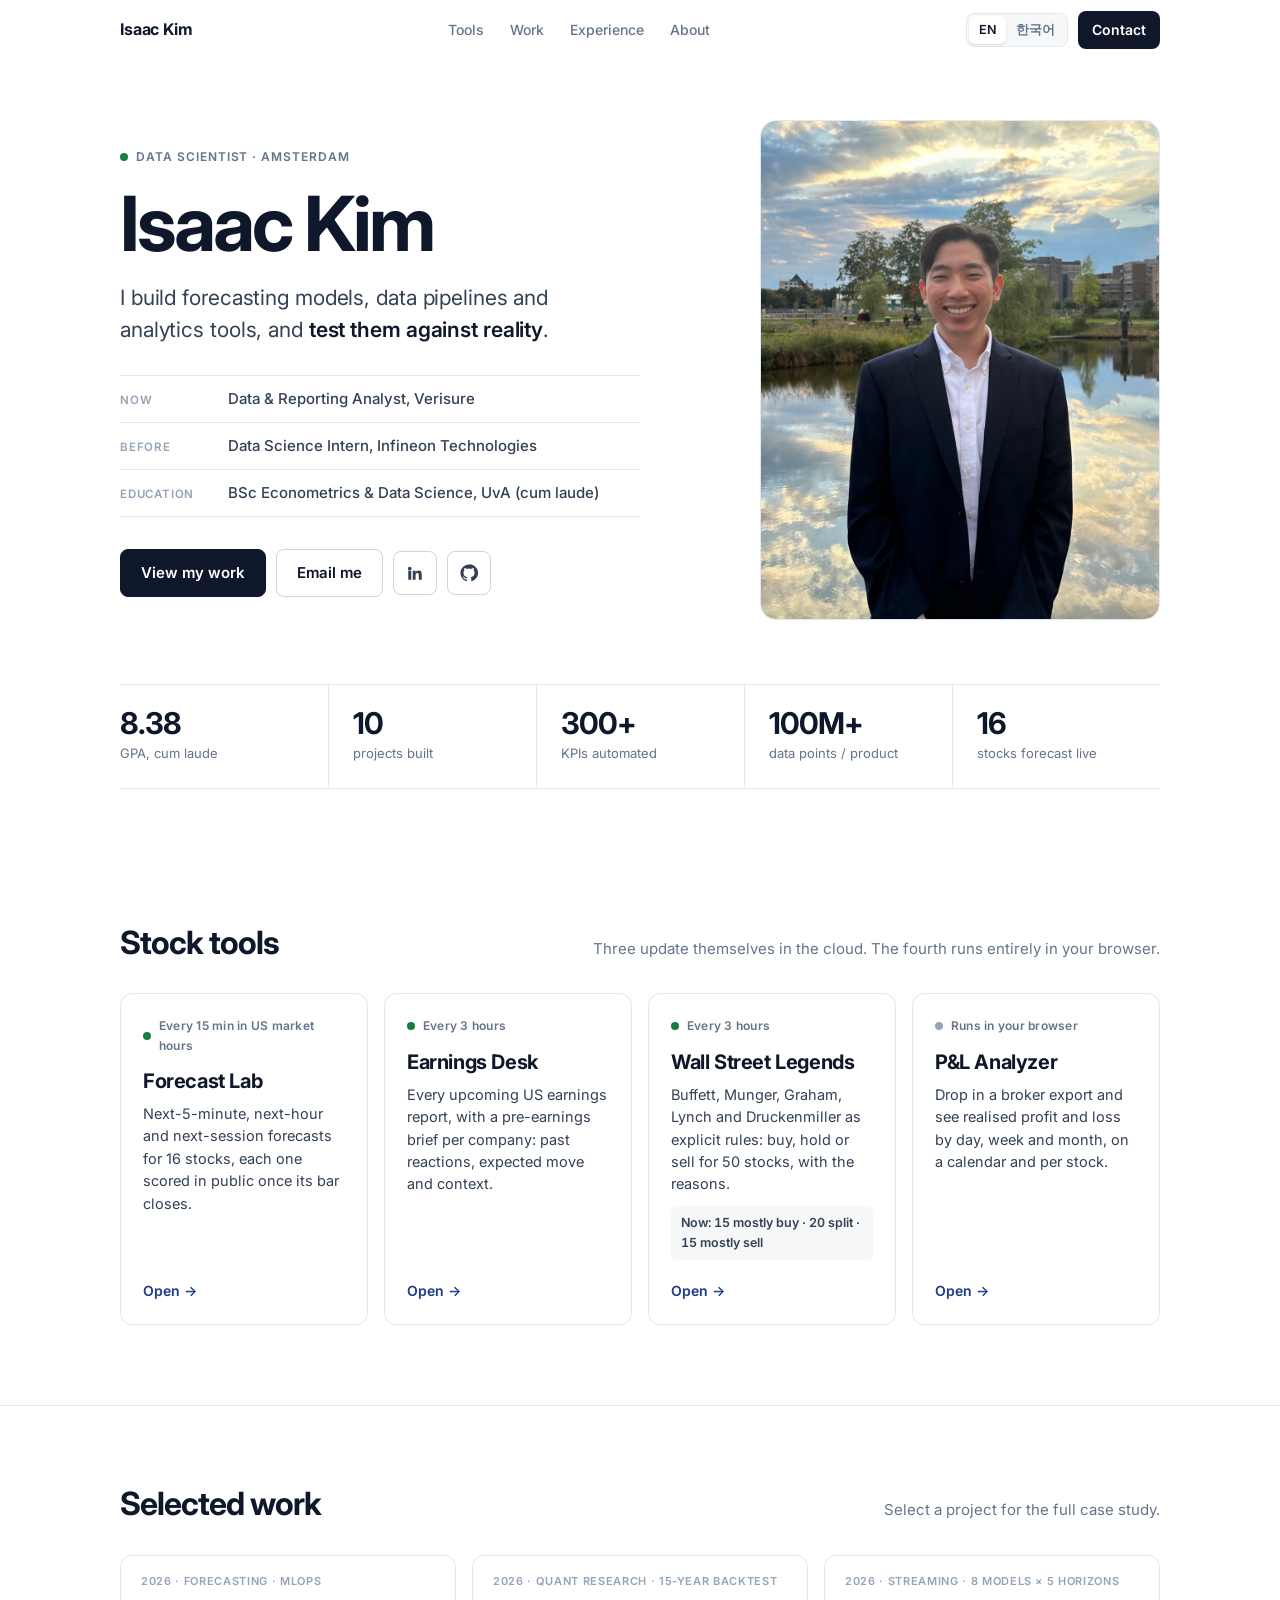
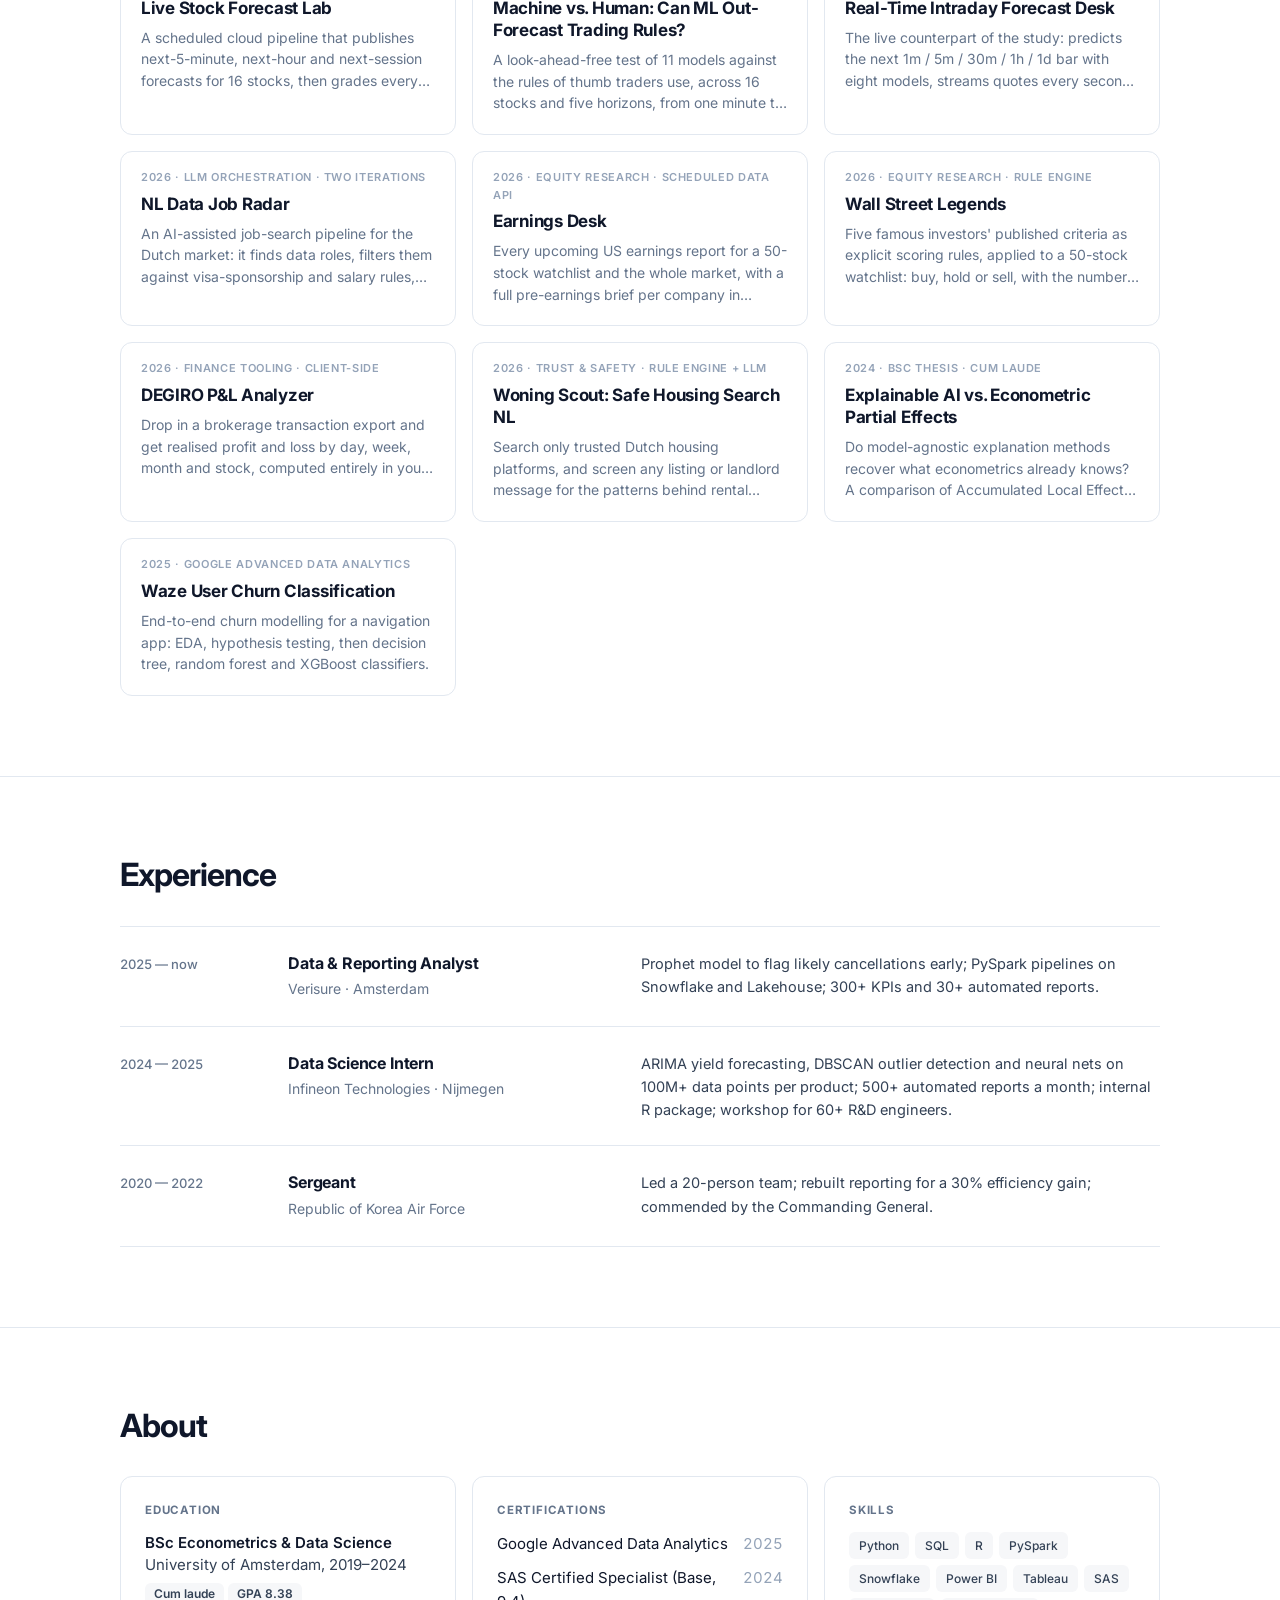
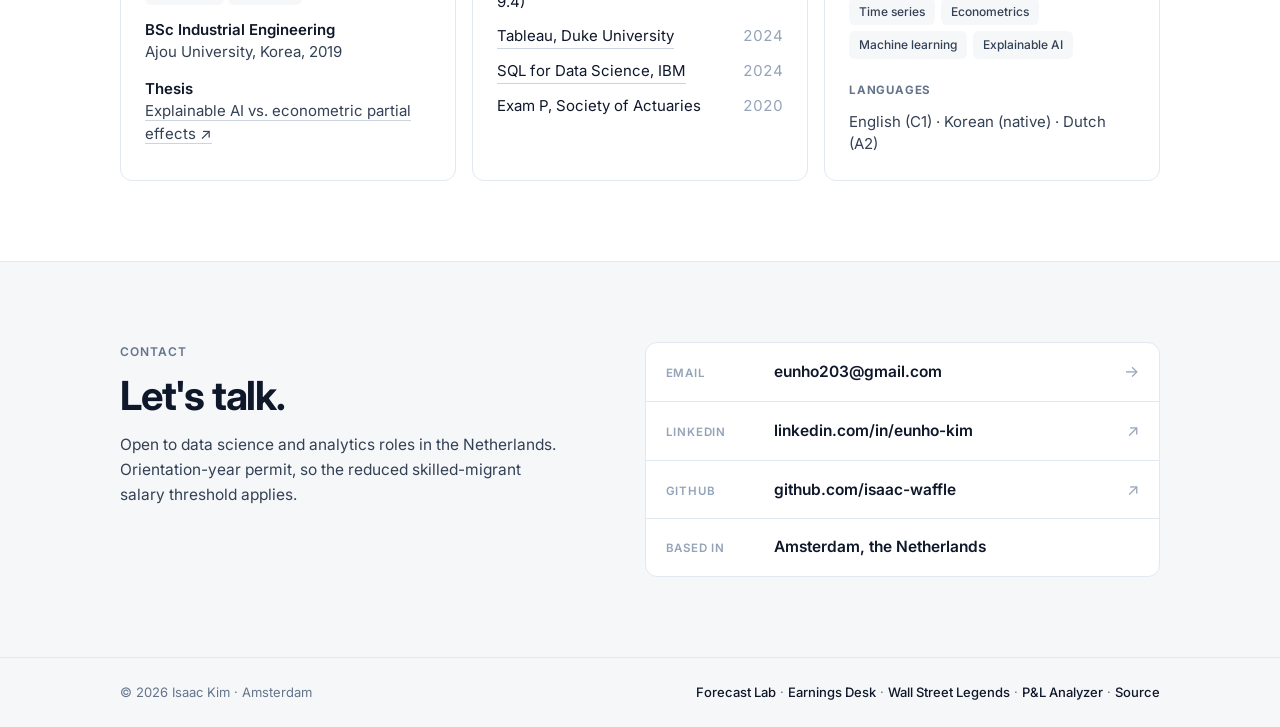
==== commit 694ff8fa: "Add the P&L Analyzer to the site's stock tools and to the hub's Stock Desk The home page tools secti" ====
--- a/site/index.html
+++ b/site/index.html
@@ -18,7 +18,7 @@
 <link rel="preconnect" href="https://fonts.gstatic.com" crossorigin>
 <link rel="stylesheet" href="https://fonts.googleapis.com/css2?family=Inter:wght@400;500;600;700&display=swap">
 <link rel="stylesheet" href="assets/css/style.css?v=23">
-<link rel="stylesheet" href="assets/css/home.css?v=2">
+<link rel="stylesheet" href="assets/css/home.css?v=4">
 <script async src="https://www.googletagmanager.com/gtag/js?id=G-LF9100HZBE"></script>
 <script>window.dataLayer=window.dataLayer||[];function gtag(){dataLayer.push(arguments)}gtag('js',new Date());gtag('config','G-LF9100HZBE');</script>
 </head>
@@ -29,7 +29,7 @@
     <a class="brand" href="#top">Isaac Kim</a>
     <nav aria-label="Primary">
       <ul id="menu">
-        <li><a href="#tools" data-i18n="nav.tools">Live tools</a></li>
+        <li><a href="#tools" data-i18n="nav.tools">Tools</a></li>
         <li><a href="#work" data-i18n="nav.work">Work</a></li>
         <li><a href="#experience" data-i18n="nav.exp">Experience</a></li>
         <li><a href="#about" data-i18n="nav.about">About</a></li>
@@ -85,8 +85,8 @@
   <section class="sec" id="tools">
     <div class="wrap">
       <div class="sec-row">
-        <h2 data-i18n="tools.h">Live tools</h2>
-        <p data-i18n="tools.p">Three stock tools that run unattended in the cloud and update themselves.</p>
+        <h2 data-i18n="tools.h">Stock tools</h2>
+        <p data-i18n="tools.p">Three update themselves in the cloud. The fourth runs entirely in your browser.</p>
       </div>
       <div class="tool-grid">
         <a class="tool" href="lab.html">
@@ -106,6 +106,12 @@
           <h3 data-i18n="tools.leg.h">Wall Street Legends</h3>
           <p data-i18n="tools.leg.p">Buffett, Munger, Graham, Lynch and Druckenmiller as explicit rules: buy, hold or sell for 50 stocks, with the reasons.</p>
           <span class="tool-live" id="legLive" hidden></span>
+          <span class="go" data-i18n="tools.open">Open</span>
+        </a>
+        <a class="tool" href="demos/pnl.html">
+          <span class="tool-top"><span class="dot off"></span><span data-i18n="tools.pnl.when">Runs in your browser</span></span>
+          <h3 data-i18n="tools.pnl.h">P&amp;L Analyzer</h3>
+          <p data-i18n="tools.pnl.p">Drop in a broker export and see realised profit and loss by day, week and month, on a calendar and per stock.</p>
           <span class="go" data-i18n="tools.open">Open</span>
         </a>
       </div>
@@ -175,7 +181,7 @@
     </div>
   </section>
 
-  <section class="sec contact" id="contact">
+  <section class="sec contact-sec" id="contact">
     <div class="wrap contact-grid">
       <div class="contact-text">
         <p class="label" data-i18n="contact.label">Contact</p>
@@ -195,14 +201,14 @@
 <footer>
   <div class="wrap">
     <span>© <span id="yr">2026</span> Isaac Kim · Amsterdam</span>
-    <span><a href="lab.html">Forecast Lab</a> · <a href="demos/earnings.html">Earnings Desk</a> · <a href="demos/legends.html" data-i18n="tools.leg.h">Wall Street Legends</a> · <a href="https://github.com/isaac-waffle/portfolio" target="_blank" rel="noopener" data-i18n="foot.src">Source</a></span>
+    <span><a href="lab.html">Forecast Lab</a> · <a href="demos/earnings.html">Earnings Desk</a> · <a href="demos/legends.html" data-i18n="tools.leg.h">Wall Street Legends</a> · <a href="demos/pnl.html" data-i18n="tools.pnl.h">P&amp;L Analyzer</a> · <a href="https://github.com/isaac-waffle/portfolio" target="_blank" rel="noopener" data-i18n="foot.src">Source</a></span>
   </div>
 </footer>
 
 <dialog class="case" id="caseDlg" aria-labelledby="caseTitle"></dialog>
 
 <script>if("serviceWorker" in navigator)navigator.serviceWorker.getRegistrations().then(function(rs){rs.forEach(function(r){r.unregister()})});</script>
-<script src="assets/js/i18n.js?v=2"></script>
+<script src="assets/js/i18n.js?v=3"></script>
 <script src="assets/js/main.js?v=23"></script>
 </body>
 </html>
--- a/site/assets/css/home.css
+++ b/site/assets/css/home.css
@@ -37,6 +37,7 @@
 .home .intro-grid{gap:64px}
 .home .intro .eyebrow{font-size:12px;font-weight:600;letter-spacing:.08em;text-transform:uppercase;color:var(--ink-3);margin:0 0 18px}
 .home .dot{background:var(--up);box-shadow:none;animation:none}
+.home .dot.off{background:var(--ink-4)}
 .home .name{font-weight:700;font-size:clamp(48px,6.4vw,76px);letter-spacing:-.04em;line-height:1.02;margin:0 0 20px}
 .home .pitch{font-size:clamp(18px,1.8vw,21px);line-height:1.5;color:var(--ink-2);font-weight:400;max-width:34ch;letter-spacing:-.005em;margin:0 0 30px}
 .home .pitch em{font-style:normal;color:var(--ink);font-weight:600}
@@ -77,12 +78,12 @@
 .home .sec{padding:80px 0}
 .home .sec + .sec{border-top:1px solid var(--line)}
 .home .sec-row{margin-bottom:32px;align-items:baseline}
-.home .sec-row h2,.home .contact h2{font-weight:700;font-size:clamp(26px,3vw,32px);letter-spacing:-.03em;line-height:1.15;margin:0}
+.home .sec-row h2,.home .contact-sec h2{font-weight:700;font-size:clamp(26px,3vw,32px);letter-spacing:-.03em;line-height:1.15;margin:0}
 .home .sec-row p{font-size:15px;color:var(--ink-3)}
 
 /* live tools */
-.tool-grid{display:grid;grid-template-columns:repeat(3,minmax(0,1fr));gap:16px}
-.tool{display:flex;flex-direction:column;gap:10px;padding:24px;border:1px solid var(--line);border-radius:var(--r);background:#fff;min-width:0;
+.tool-grid{display:grid;grid-template-columns:repeat(4,minmax(0,1fr));gap:16px}
+.tool{display:flex;flex-direction:column;gap:10px;padding:22px;border:1px solid var(--line);border-radius:var(--r);background:#fff;min-width:0;
   transition:border-color .2s,box-shadow .2s}
 .tool:hover{border-color:var(--ink-4);box-shadow:0 8px 24px -16px rgba(15,23,42,.35)}
 .tool-top{display:flex;align-items:center;gap:8px;font-size:12px;font-weight:600;letter-spacing:.02em;color:var(--ink-3)}
@@ -91,7 +92,8 @@
 .tool-live{font-size:12.5px;font-weight:600;color:var(--ink-2);font-variant-numeric:tabular-nums;padding:7px 10px;border-radius:6px;background:var(--panel-2);align-self:flex-start}
 .tool .go{margin-top:auto;padding-top:10px;font-size:14px;font-weight:600;color:var(--accent)}
 .tool .go::after{content:" →"}
-@media (max-width:900px){.tool-grid{grid-template-columns:1fr}}
+@media (max-width:1080px){.tool-grid{grid-template-columns:repeat(2,minmax(0,1fr))}}
+@media (max-width:620px){.tool-grid{grid-template-columns:1fr}}
 
 /* work */
 .home #work .work-grid{gap:16px}
@@ -135,10 +137,10 @@
 .home .ul:hover{border-color:var(--accent);color:var(--accent)}
 
 /* contact */
-.home .contact{background:var(--panel-2)}
+.home .contact-sec{background:var(--panel-2)}
 .home .contact-grid{display:grid;grid-template-columns:minmax(0,1fr) minmax(0,1.1fr);gap:56px;align-items:start}
-.home .contact .label{font-size:12px;font-weight:600;letter-spacing:.08em;text-transform:uppercase;color:var(--ink-3);margin:0 0 12px}
-.home .contact h2{margin:0 0 14px;font-size:clamp(30px,3.6vw,40px)}
+.home .contact-sec .label{font-size:12px;font-weight:600;letter-spacing:.08em;text-transform:uppercase;color:var(--ink-3);margin:0 0 12px}
+.home .contact-sec h2{margin:0 0 14px;font-size:clamp(30px,3.6vw,40px)}
 .home .contact-text p:last-child{margin:0;color:var(--ink-2);font-size:15.5px;line-height:1.6;max-width:44ch}
 .contact-list{list-style:none;margin:0;padding:0;background:#fff;border:1px solid var(--line);border-radius:var(--r);overflow:hidden}
 .contact-list li + li{border-top:1px solid var(--line)}
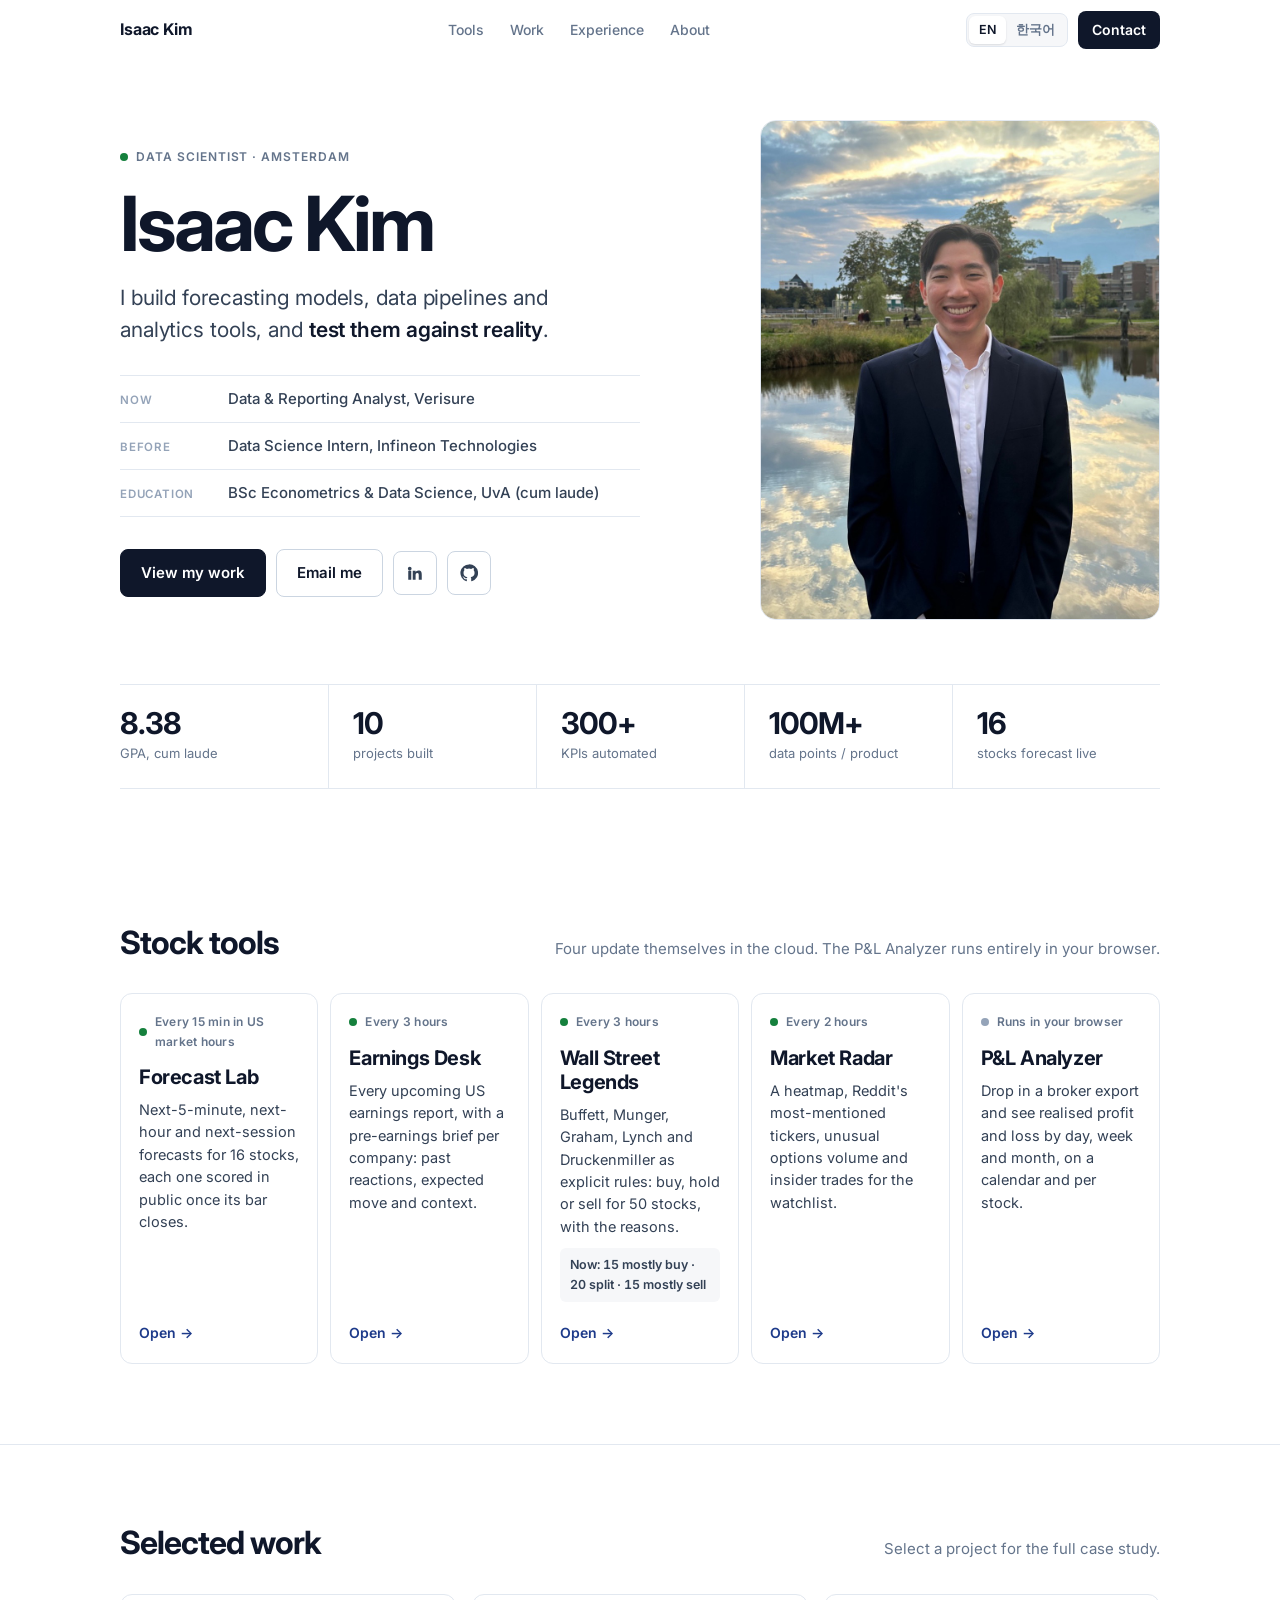
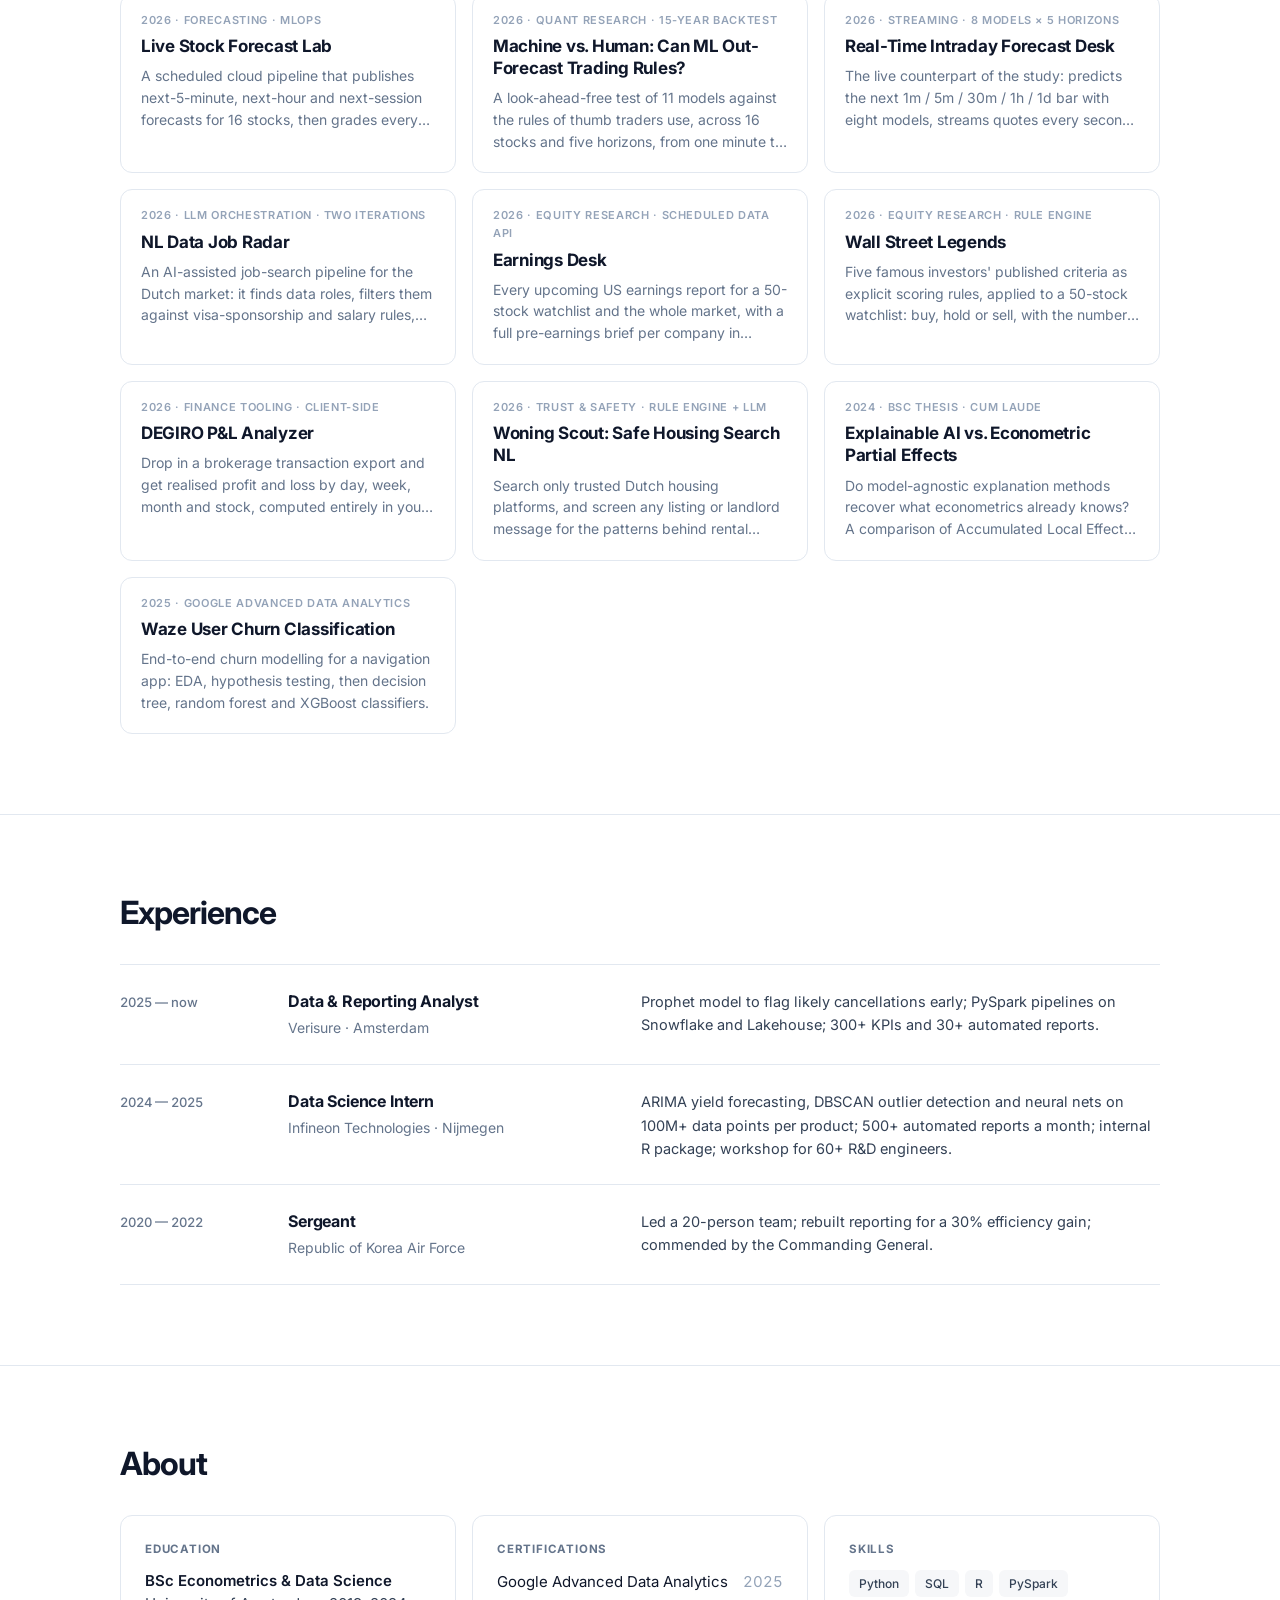
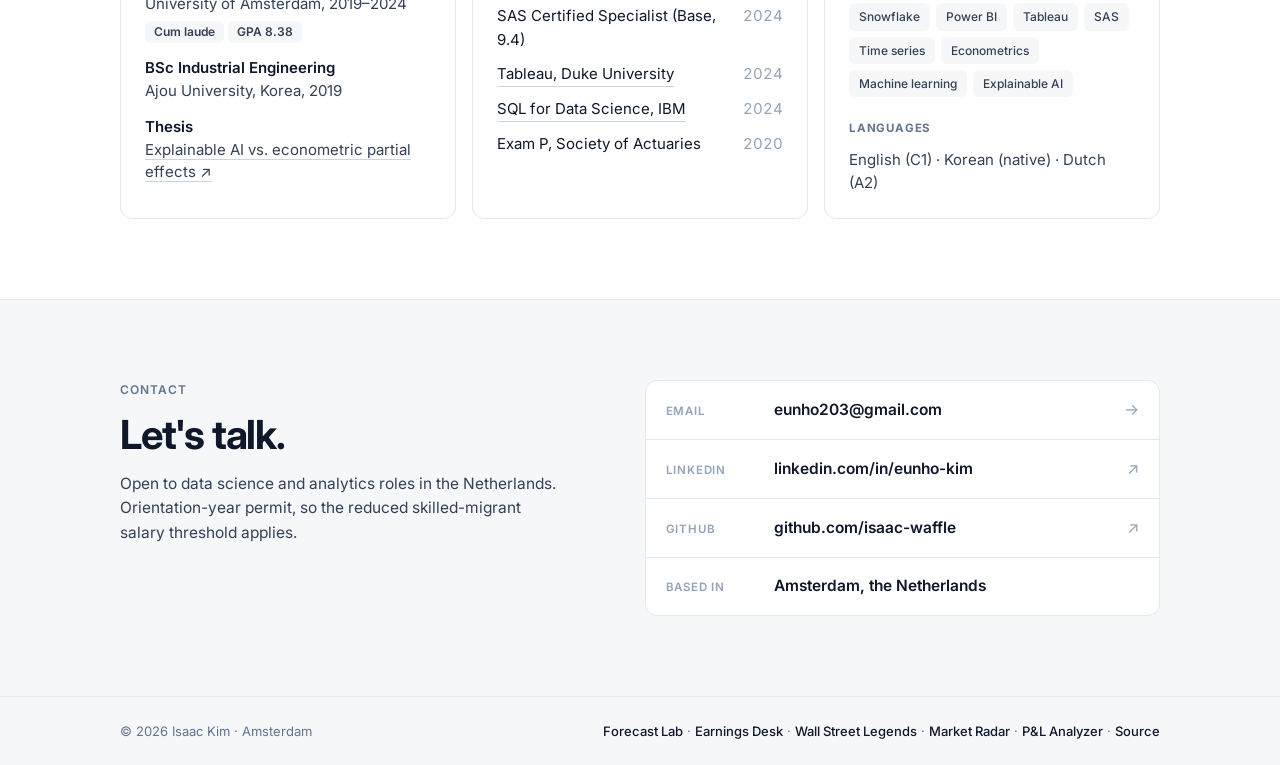
==== commit e641d268: "Add Market Radar: heatmap, Reddit mentions, unusual options volume, insider trades apps/radar.py col" ====
--- a/site/index.html
+++ b/site/index.html
@@ -18,7 +18,7 @@
 <link rel="preconnect" href="https://fonts.gstatic.com" crossorigin>
 <link rel="stylesheet" href="https://fonts.googleapis.com/css2?family=Inter:wght@400;500;600;700&display=swap">
 <link rel="stylesheet" href="assets/css/style.css?v=23">
-<link rel="stylesheet" href="assets/css/home.css?v=4">
+<link rel="stylesheet" href="assets/css/home.css?v=5">
 <script async src="https://www.googletagmanager.com/gtag/js?id=G-LF9100HZBE"></script>
 <script>window.dataLayer=window.dataLayer||[];function gtag(){dataLayer.push(arguments)}gtag('js',new Date());gtag('config','G-LF9100HZBE');</script>
 </head>
@@ -86,7 +86,7 @@
     <div class="wrap">
       <div class="sec-row">
         <h2 data-i18n="tools.h">Stock tools</h2>
-        <p data-i18n="tools.p">Three update themselves in the cloud. The fourth runs entirely in your browser.</p>
+        <p data-i18n="tools.p">Four update themselves in the cloud. The P&amp;L Analyzer runs entirely in your browser.</p>
       </div>
       <div class="tool-grid">
         <a class="tool" href="lab.html">
@@ -106,6 +106,12 @@
           <h3 data-i18n="tools.leg.h">Wall Street Legends</h3>
           <p data-i18n="tools.leg.p">Buffett, Munger, Graham, Lynch and Druckenmiller as explicit rules: buy, hold or sell for 50 stocks, with the reasons.</p>
           <span class="tool-live" id="legLive" hidden></span>
+          <span class="go" data-i18n="tools.open">Open</span>
+        </a>
+        <a class="tool" href="demos/radar.html">
+          <span class="tool-top"><span class="dot"></span><span data-i18n="tools.radar.when">Every 2 hours</span></span>
+          <h3 data-i18n="tools.radar.h">Market Radar</h3>
+          <p data-i18n="tools.radar.p">A heatmap, Reddit's most-mentioned tickers, unusual options volume and insider trades for the watchlist.</p>
           <span class="go" data-i18n="tools.open">Open</span>
         </a>
         <a class="tool" href="demos/pnl.html">
@@ -201,14 +207,14 @@
 <footer>
   <div class="wrap">
     <span>© <span id="yr">2026</span> Isaac Kim · Amsterdam</span>
-    <span><a href="lab.html">Forecast Lab</a> · <a href="demos/earnings.html">Earnings Desk</a> · <a href="demos/legends.html" data-i18n="tools.leg.h">Wall Street Legends</a> · <a href="demos/pnl.html" data-i18n="tools.pnl.h">P&amp;L Analyzer</a> · <a href="https://github.com/isaac-waffle/portfolio" target="_blank" rel="noopener" data-i18n="foot.src">Source</a></span>
+    <span><a href="lab.html">Forecast Lab</a> · <a href="demos/earnings.html">Earnings Desk</a> · <a href="demos/legends.html" data-i18n="tools.leg.h">Wall Street Legends</a> · <a href="demos/radar.html" data-i18n="tools.radar.h">Market Radar</a> · <a href="demos/pnl.html" data-i18n="tools.pnl.h">P&amp;L Analyzer</a> · <a href="https://github.com/isaac-waffle/portfolio" target="_blank" rel="noopener" data-i18n="foot.src">Source</a></span>
   </div>
 </footer>
 
 <dialog class="case" id="caseDlg" aria-labelledby="caseTitle"></dialog>
 
 <script>if("serviceWorker" in navigator)navigator.serviceWorker.getRegistrations().then(function(rs){rs.forEach(function(r){r.unregister()})});</script>
-<script src="assets/js/i18n.js?v=3"></script>
+<script src="assets/js/i18n.js?v=4"></script>
 <script src="assets/js/main.js?v=23"></script>
 </body>
 </html>
--- a/site/assets/css/home.css
+++ b/site/assets/css/home.css
@@ -82,8 +82,8 @@
 .home .sec-row p{font-size:15px;color:var(--ink-3)}
 
 /* live tools */
-.tool-grid{display:grid;grid-template-columns:repeat(4,minmax(0,1fr));gap:16px}
-.tool{display:flex;flex-direction:column;gap:10px;padding:22px;border:1px solid var(--line);border-radius:var(--r);background:#fff;min-width:0;
+.tool-grid{display:grid;grid-template-columns:repeat(auto-fit,minmax(180px,1fr));gap:12px}
+.tool{display:flex;flex-direction:column;gap:10px;padding:18px;border:1px solid var(--line);border-radius:var(--r);background:#fff;min-width:0;
   transition:border-color .2s,box-shadow .2s}
 .tool:hover{border-color:var(--ink-4);box-shadow:0 8px 24px -16px rgba(15,23,42,.35)}
 .tool-top{display:flex;align-items:center;gap:8px;font-size:12px;font-weight:600;letter-spacing:.02em;color:var(--ink-3)}
@@ -92,7 +92,6 @@
 .tool-live{font-size:12.5px;font-weight:600;color:var(--ink-2);font-variant-numeric:tabular-nums;padding:7px 10px;border-radius:6px;background:var(--panel-2);align-self:flex-start}
 .tool .go{margin-top:auto;padding-top:10px;font-size:14px;font-weight:600;color:var(--accent)}
 .tool .go::after{content:" →"}
-@media (max-width:1080px){.tool-grid{grid-template-columns:repeat(2,minmax(0,1fr))}}
 @media (max-width:620px){.tool-grid{grid-template-columns:1fr}}
 
 /* work */
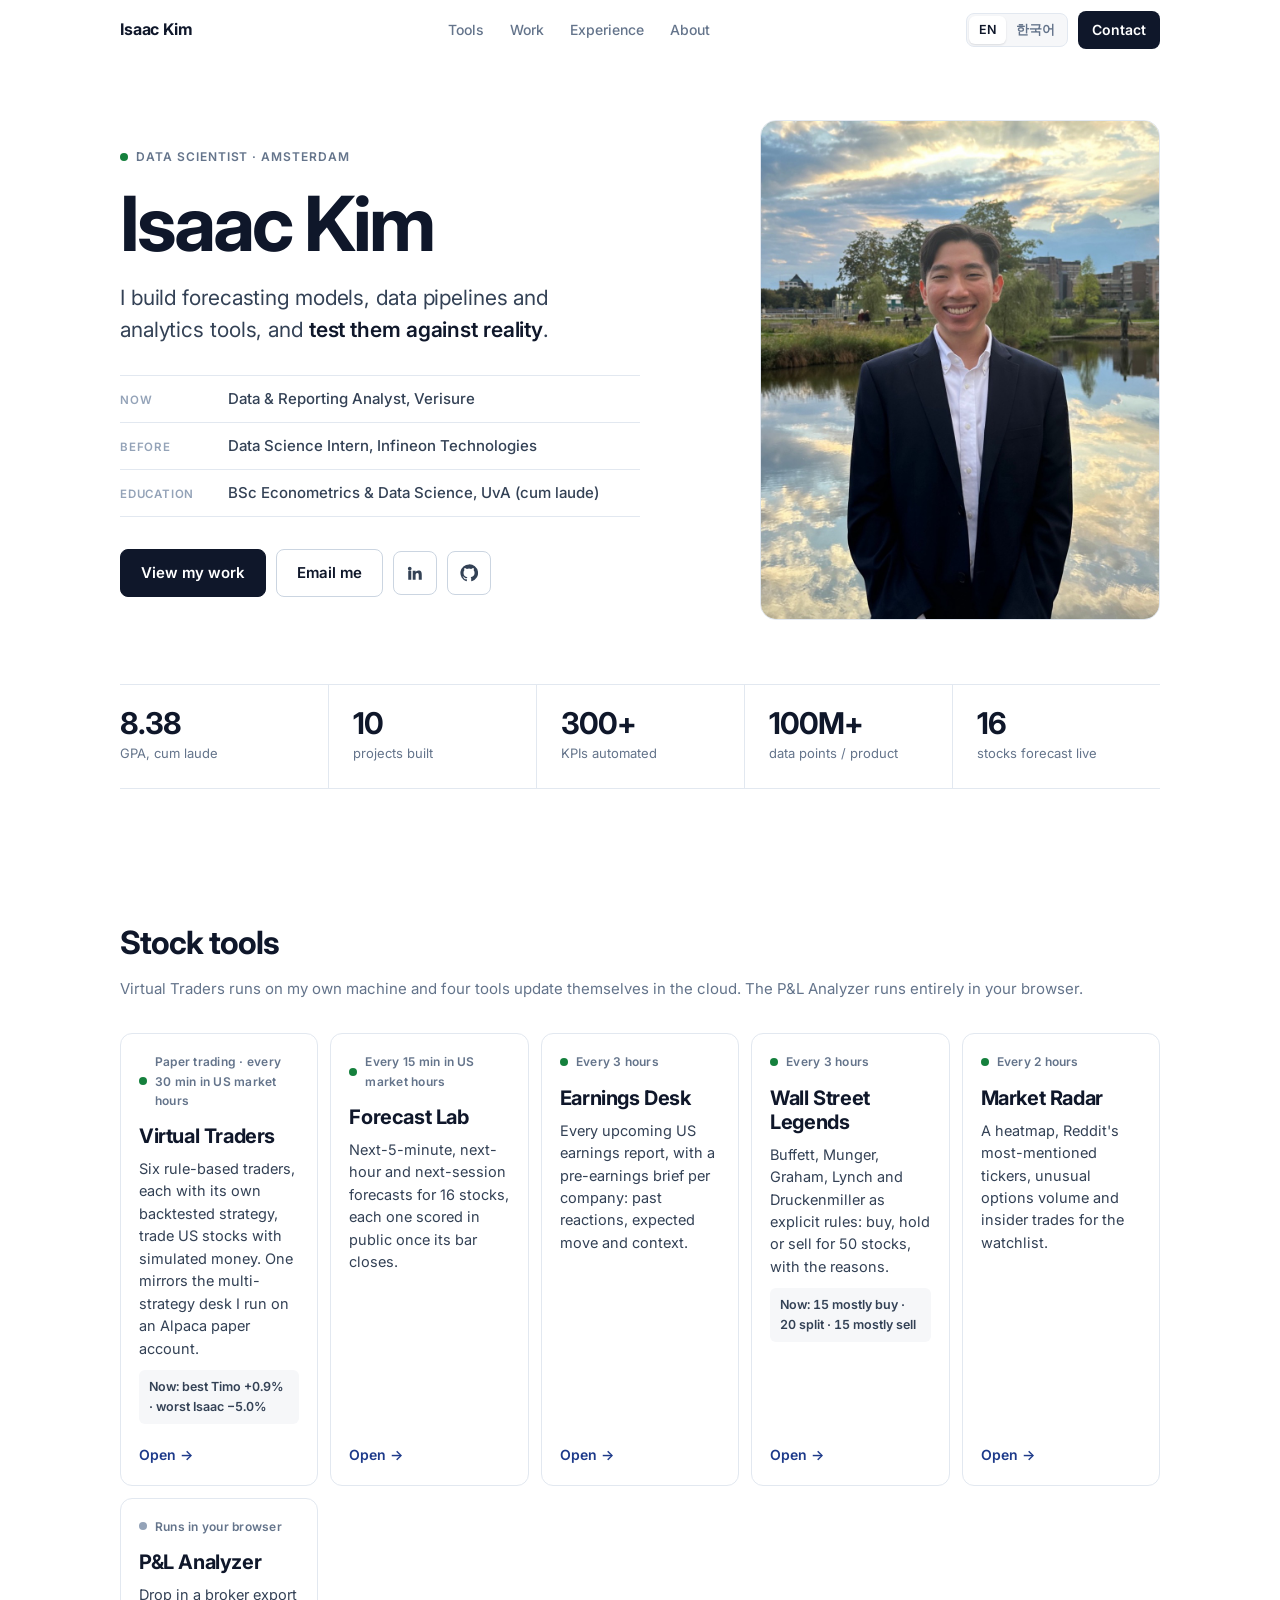
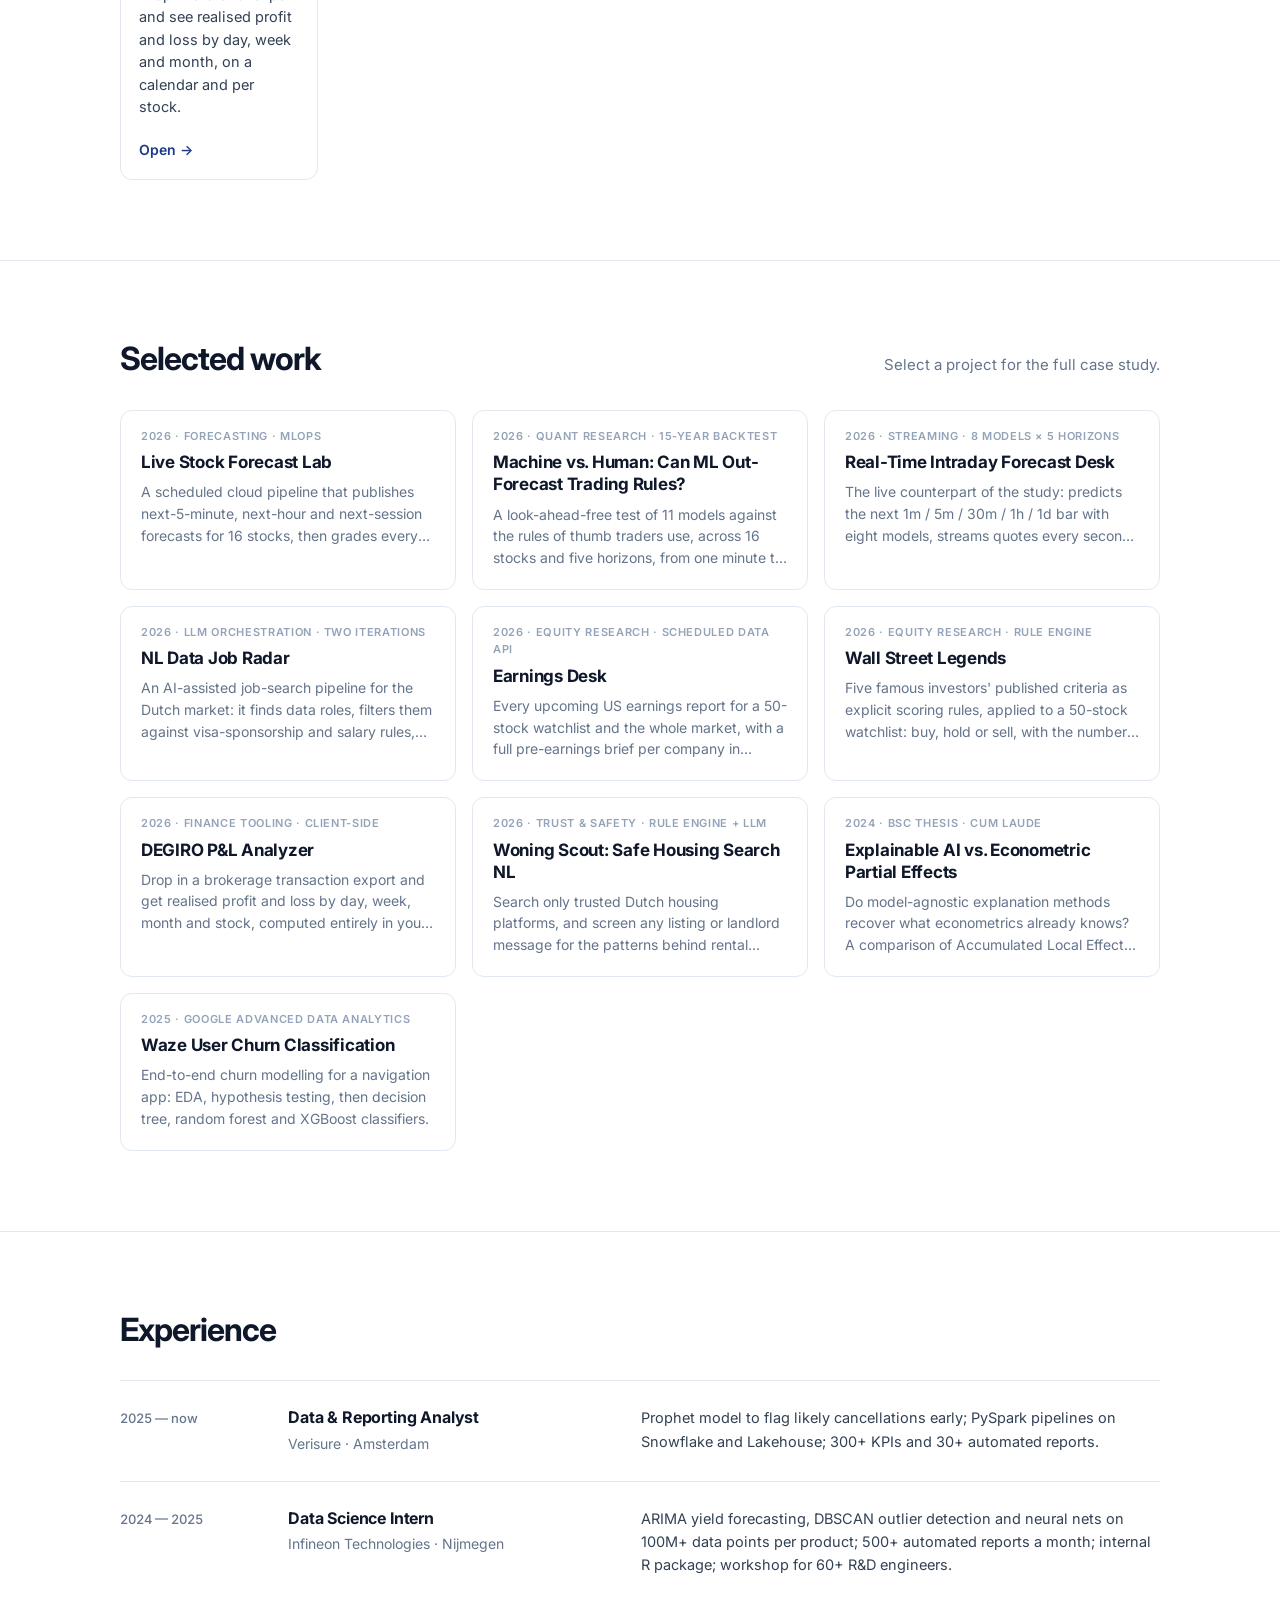
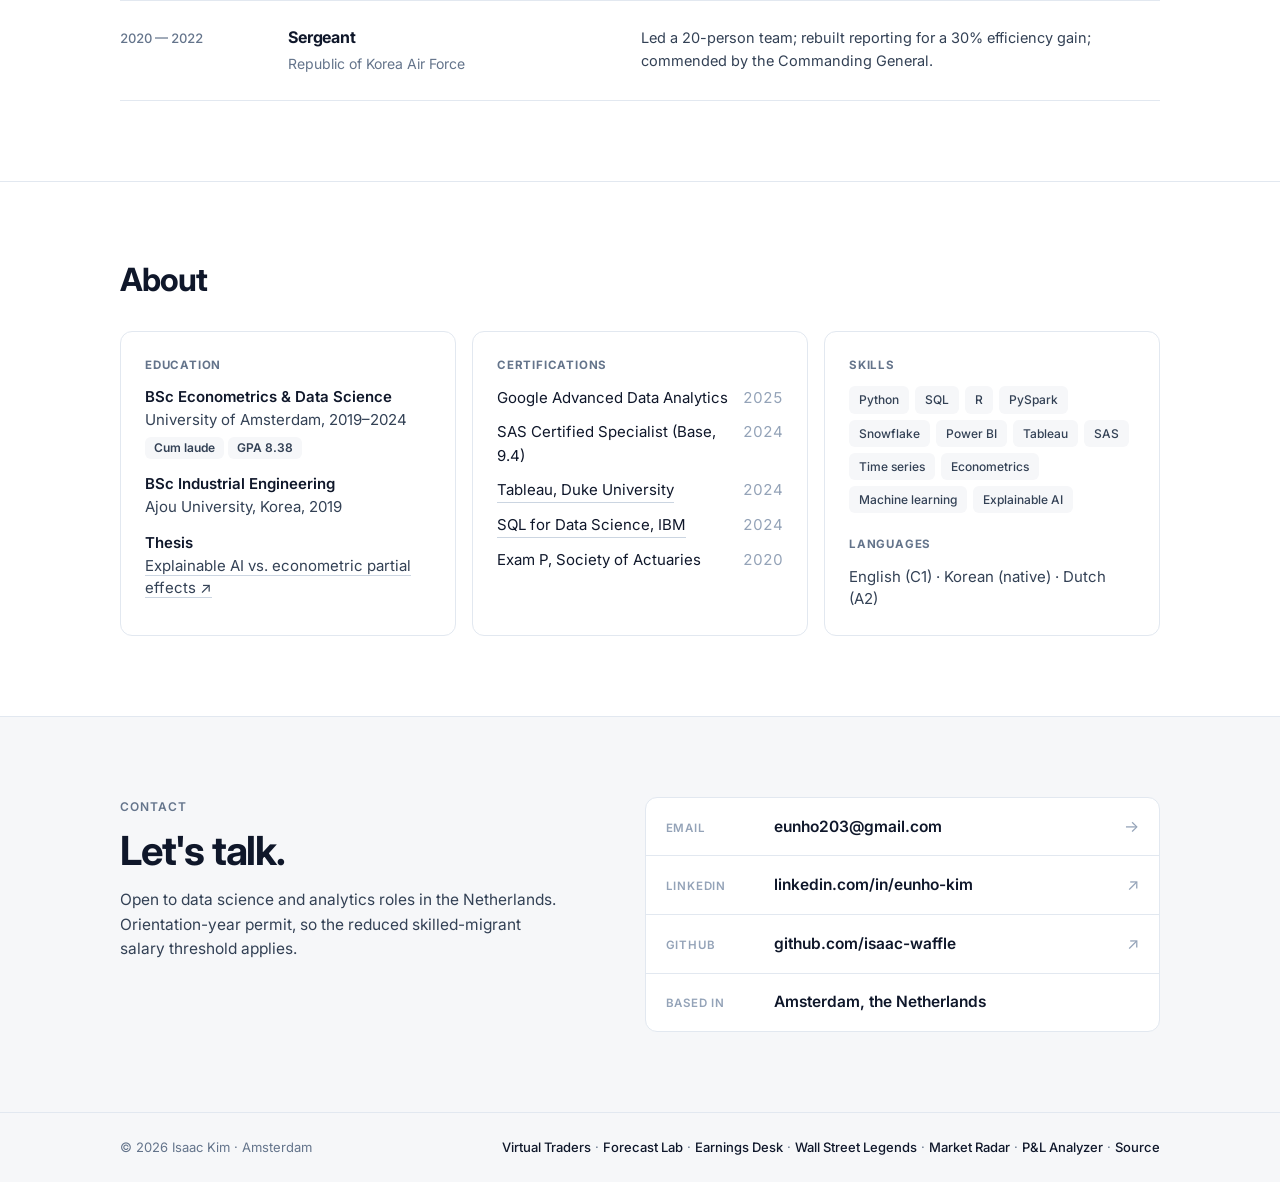
==== commit a633d142: "feat: add the Alpaca desk mirror and a 10-minute scalper to the virtual traders, publish them on the" ====
--- a/site/index.html
+++ b/site/index.html
@@ -18,7 +18,7 @@
 <link rel="preconnect" href="https://fonts.gstatic.com" crossorigin>
 <link rel="stylesheet" href="https://fonts.googleapis.com/css2?family=Inter:wght@400;500;600;700&display=swap">
 <link rel="stylesheet" href="assets/css/style.css?v=23">
-<link rel="stylesheet" href="assets/css/home.css?v=5">
+<link rel="stylesheet" href="assets/css/home.css?v=6">
 <script async src="https://www.googletagmanager.com/gtag/js?id=G-LF9100HZBE"></script>
 <script>window.dataLayer=window.dataLayer||[];function gtag(){dataLayer.push(arguments)}gtag('js',new Date());gtag('config','G-LF9100HZBE');</script>
 </head>
@@ -86,9 +86,16 @@
     <div class="wrap">
       <div class="sec-row">
         <h2 data-i18n="tools.h">Stock tools</h2>
-        <p data-i18n="tools.p">Four update themselves in the cloud. The P&amp;L Analyzer runs entirely in your browser.</p>
+        <p data-i18n="tools.p">Virtual Traders runs on my own machine and four tools update themselves in the cloud. The P&amp;L Analyzer runs entirely in your browser.</p>
       </div>
       <div class="tool-grid">
+        <a class="tool" href="demos/traders.html">
+          <span class="tool-top"><span class="dot"></span><span data-i18n="tools.tr.when">Paper trading · every 30 min in US market hours</span></span>
+          <h3 data-i18n="tools.tr.h">Virtual Traders</h3>
+          <p data-i18n="tools.tr.p">Six rule-based traders, each with its own backtested strategy, trade US stocks with simulated money. One mirrors the multi-strategy desk I run on an Alpaca paper account.</p>
+          <span class="tool-live" id="trLive" hidden></span>
+          <span class="go" data-i18n="tools.open">Open</span>
+        </a>
         <a class="tool" href="lab.html">
           <span class="tool-top"><span class="dot"></span><span data-i18n="tools.lab.when">Every 15 min in US market hours</span></span>
           <h3>Forecast Lab</h3>
@@ -207,7 +214,7 @@
 <footer>
   <div class="wrap">
     <span>© <span id="yr">2026</span> Isaac Kim · Amsterdam</span>
-    <span><a href="lab.html">Forecast Lab</a> · <a href="demos/earnings.html">Earnings Desk</a> · <a href="demos/legends.html" data-i18n="tools.leg.h">Wall Street Legends</a> · <a href="demos/radar.html" data-i18n="tools.radar.h">Market Radar</a> · <a href="demos/pnl.html" data-i18n="tools.pnl.h">P&amp;L Analyzer</a> · <a href="https://github.com/isaac-waffle/portfolio" target="_blank" rel="noopener" data-i18n="foot.src">Source</a></span>
+    <span><a href="demos/traders.html" data-i18n="tools.tr.h">Virtual Traders</a> · <a href="lab.html">Forecast Lab</a> · <a href="demos/earnings.html">Earnings Desk</a> · <a href="demos/legends.html" data-i18n="tools.leg.h">Wall Street Legends</a> · <a href="demos/radar.html" data-i18n="tools.radar.h">Market Radar</a> · <a href="demos/pnl.html" data-i18n="tools.pnl.h">P&amp;L Analyzer</a> · <a href="https://github.com/isaac-waffle/portfolio" target="_blank" rel="noopener" data-i18n="foot.src">Source</a></span>
   </div>
 </footer>
 
--- a/site/assets/css/home.css
+++ b/site/assets/css/home.css
@@ -61,15 +61,14 @@
   .home .intro{padding-top:88px}
   .home .intro-grid{gap:28px}
   .home .portrait{max-width:none}
-  .home .kpi-row{margin-top:40px;row-gap:0}
-  .home .kpi-row div{padding:16px 16px;border-left:0;border-top:1px solid var(--line)}
-  .home .kpi-row div:first-child{padding-left:16px}
-  .home .kpi-row div:nth-child(-n+3){border-top:0}
+  /* 3 columns, then 2: draw the dividers as 1px gaps so they stay right at any column count */
+  .home .kpi-row{margin-top:40px;gap:1px;background:var(--line)}
+  .home .kpi-row div,.home .kpi-row div:first-child{padding:16px;border:0;background:var(--bg)}
+  .home .kpi-row div:last-child{grid-column:span 2}
 }
 @media (max-width:560px){
   .home .kpi-row{grid-template-columns:repeat(2,minmax(0,1fr))}
-  .home .kpi-row div,.home .kpi-row div:first-child{padding:14px 0}
-  .home .kpi-row div:nth-child(3){border-top:1px solid var(--line)}
+  .home .kpi-row div,.home .kpi-row div:first-child{padding:14px 12px}
   .home .kpi-row div:last-child{grid-column:1 / -1}
   .home .kpi-row b{font-size:26px}
 }
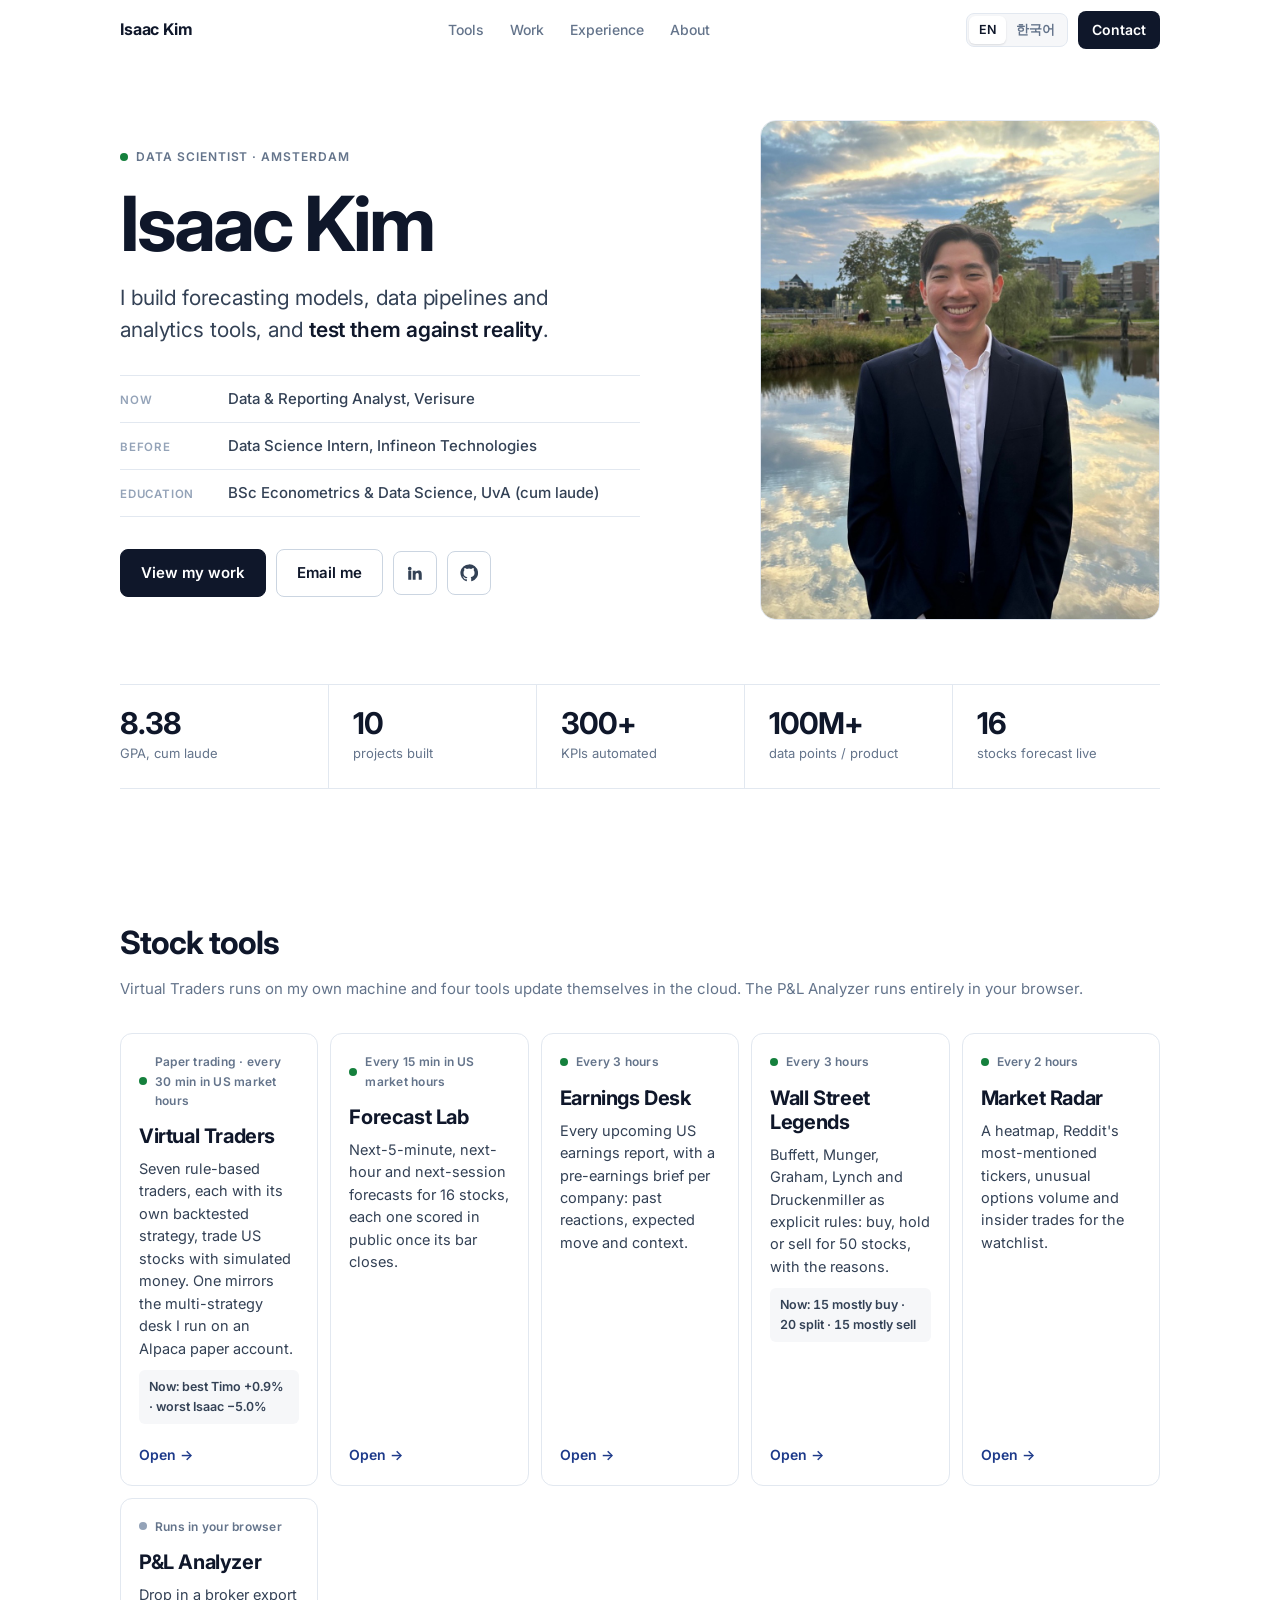
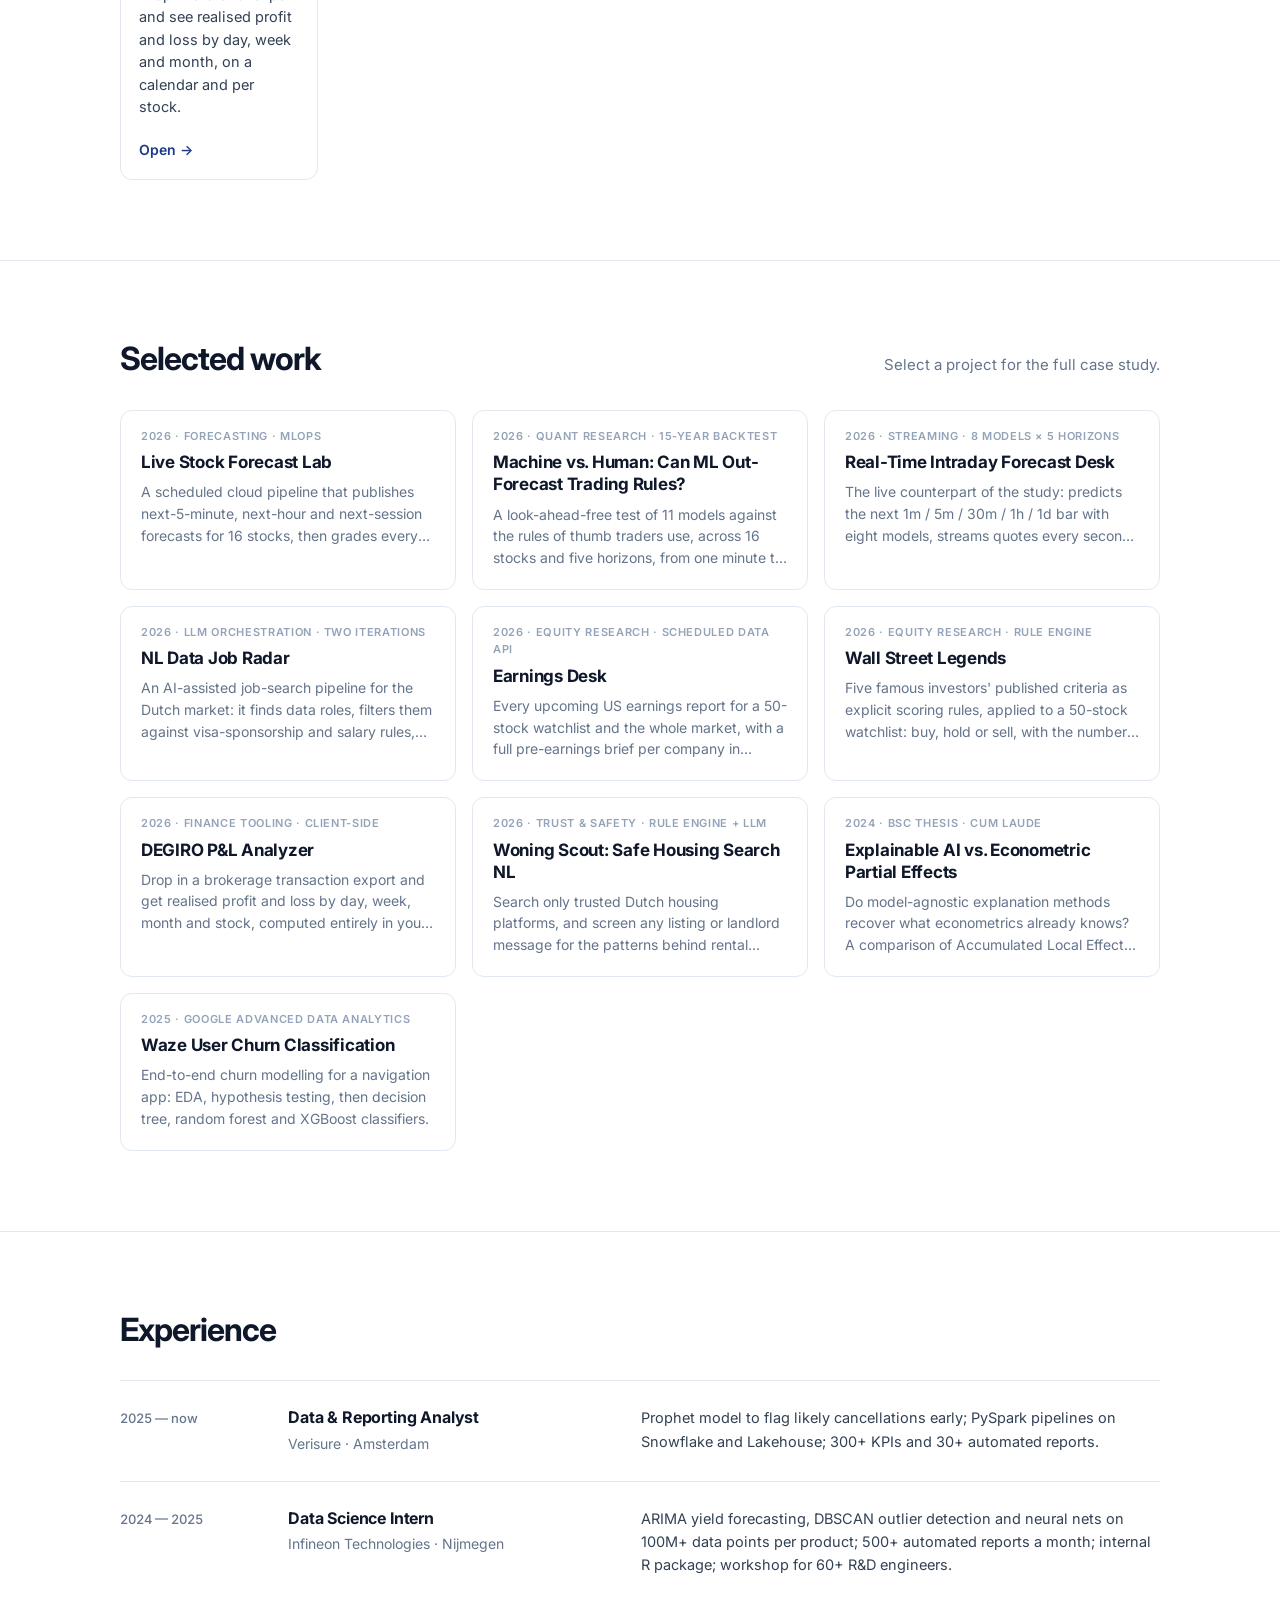
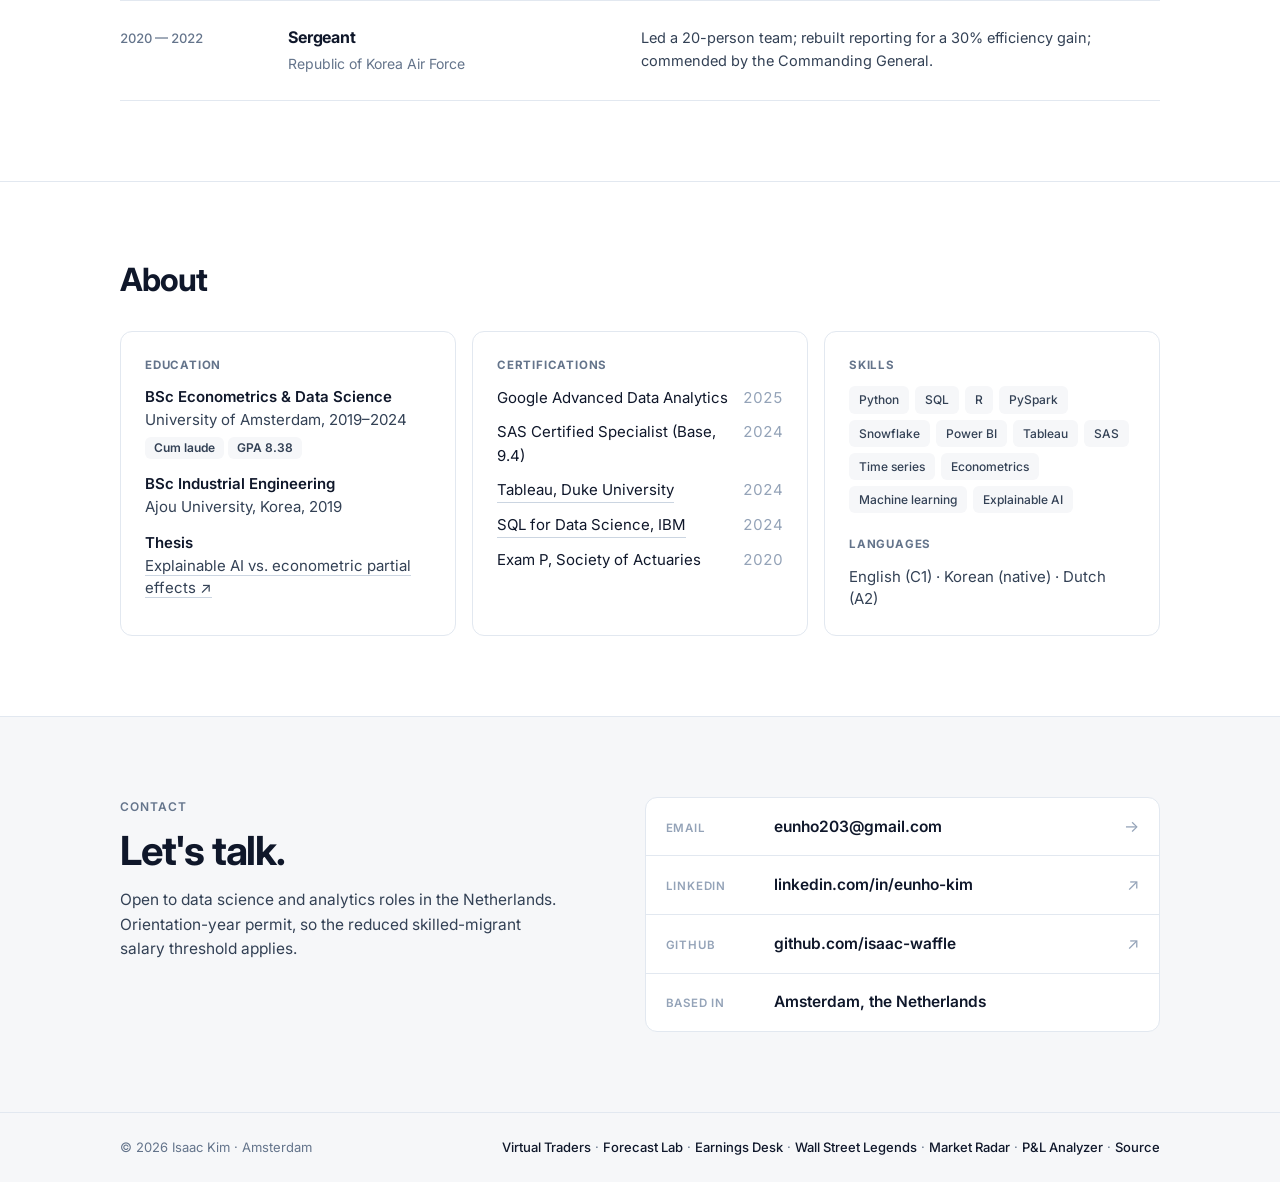
==== commit eed5e4e1: "feat: add an MRNA-only scalper (모나) to the virtual traders - mrna_lab.py: Moderna-only research on A" ====
--- a/site/index.html
+++ b/site/index.html
@@ -92,7 +92,7 @@
         <a class="tool" href="demos/traders.html">
           <span class="tool-top"><span class="dot"></span><span data-i18n="tools.tr.when">Paper trading · every 30 min in US market hours</span></span>
           <h3 data-i18n="tools.tr.h">Virtual Traders</h3>
-          <p data-i18n="tools.tr.p">Six rule-based traders, each with its own backtested strategy, trade US stocks with simulated money. One mirrors the multi-strategy desk I run on an Alpaca paper account.</p>
+          <p data-i18n="tools.tr.p">Seven rule-based traders, each with its own backtested strategy, trade US stocks with simulated money. One mirrors the multi-strategy desk I run on an Alpaca paper account.</p>
           <span class="tool-live" id="trLive" hidden></span>
           <span class="go" data-i18n="tools.open">Open</span>
         </a>
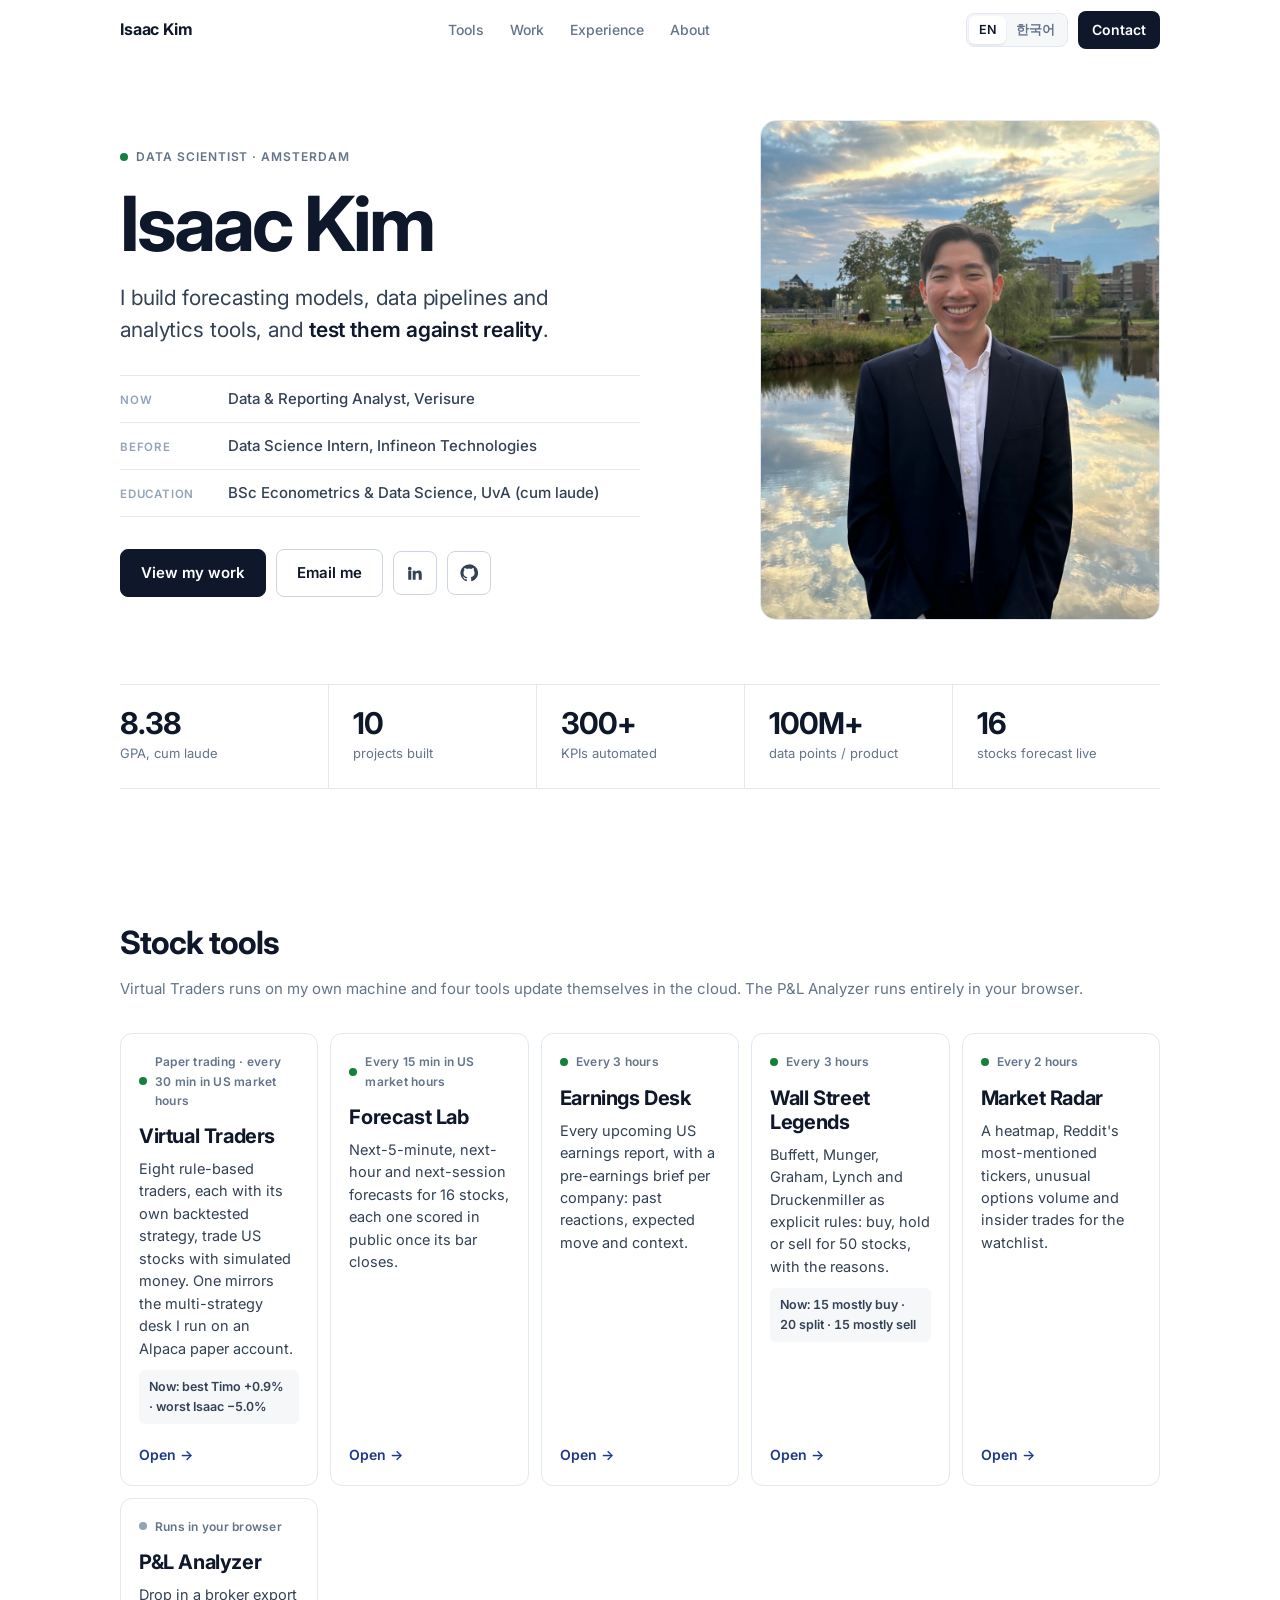
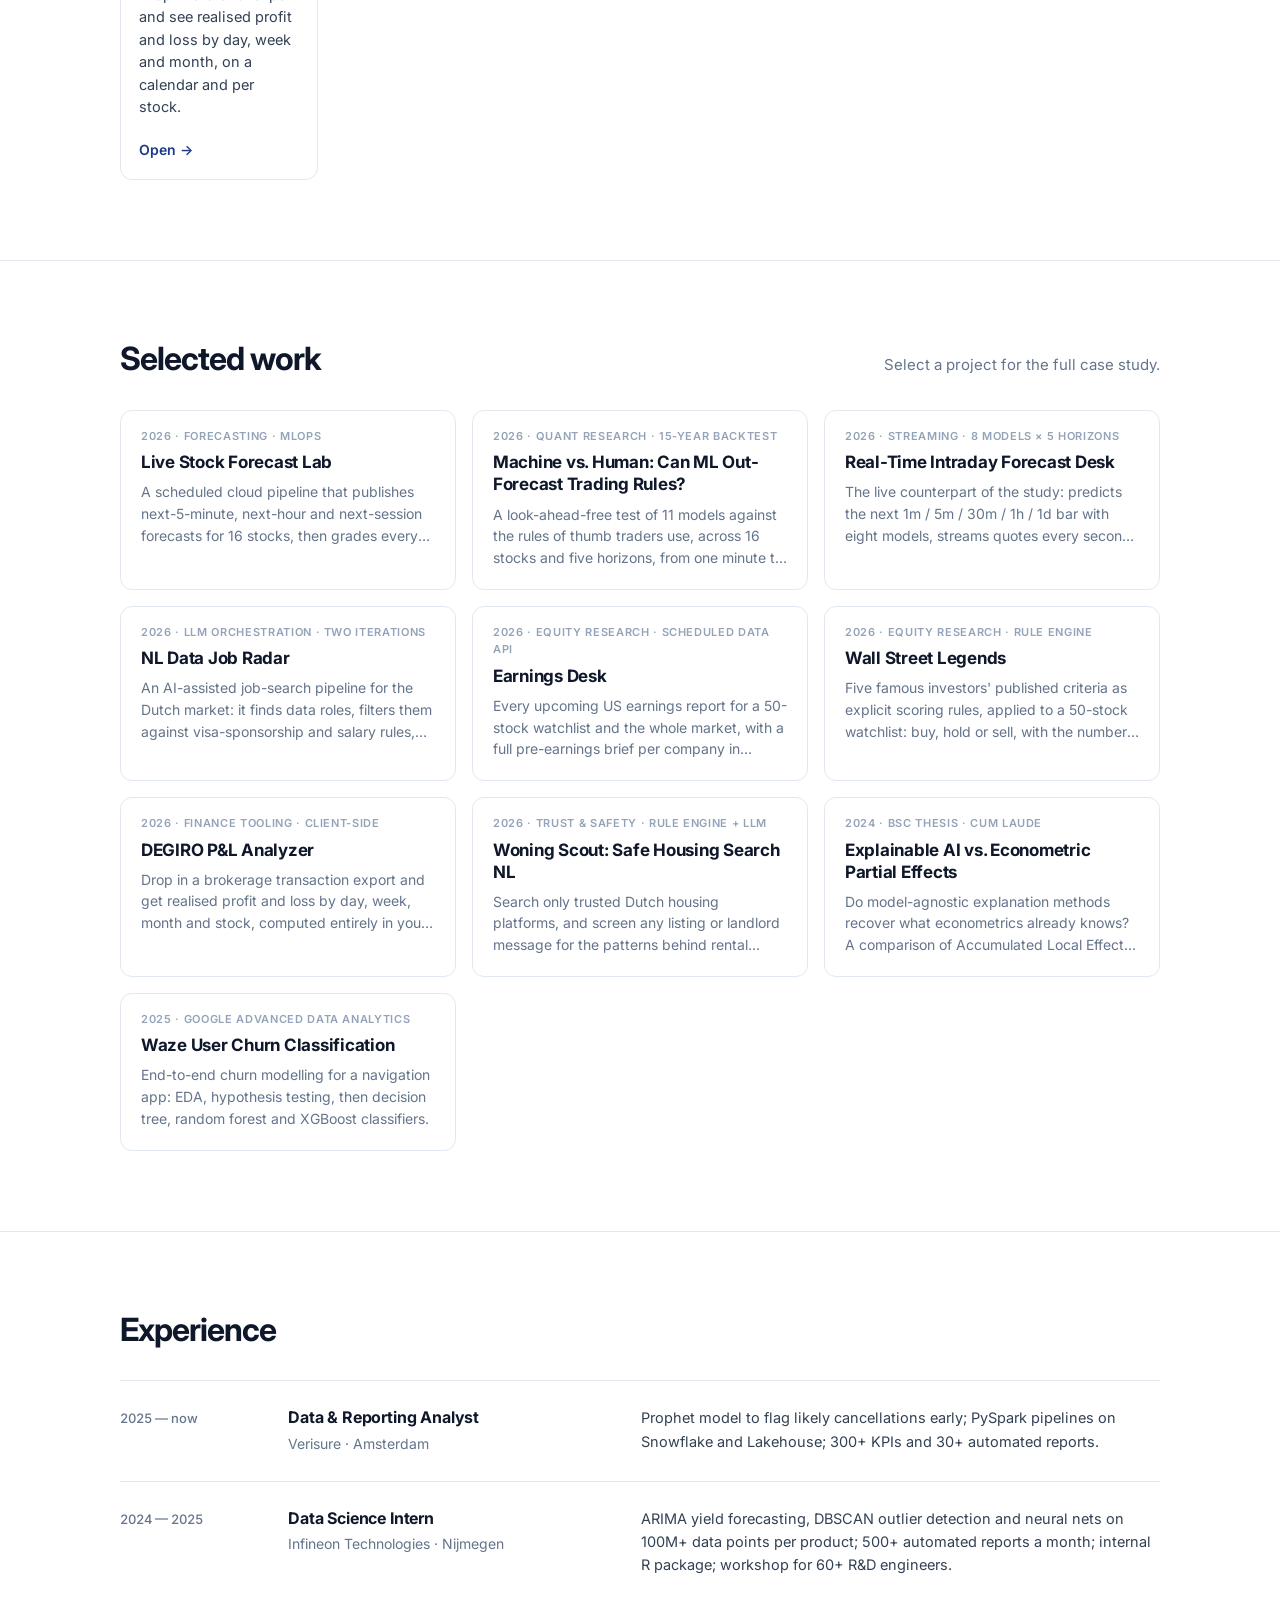
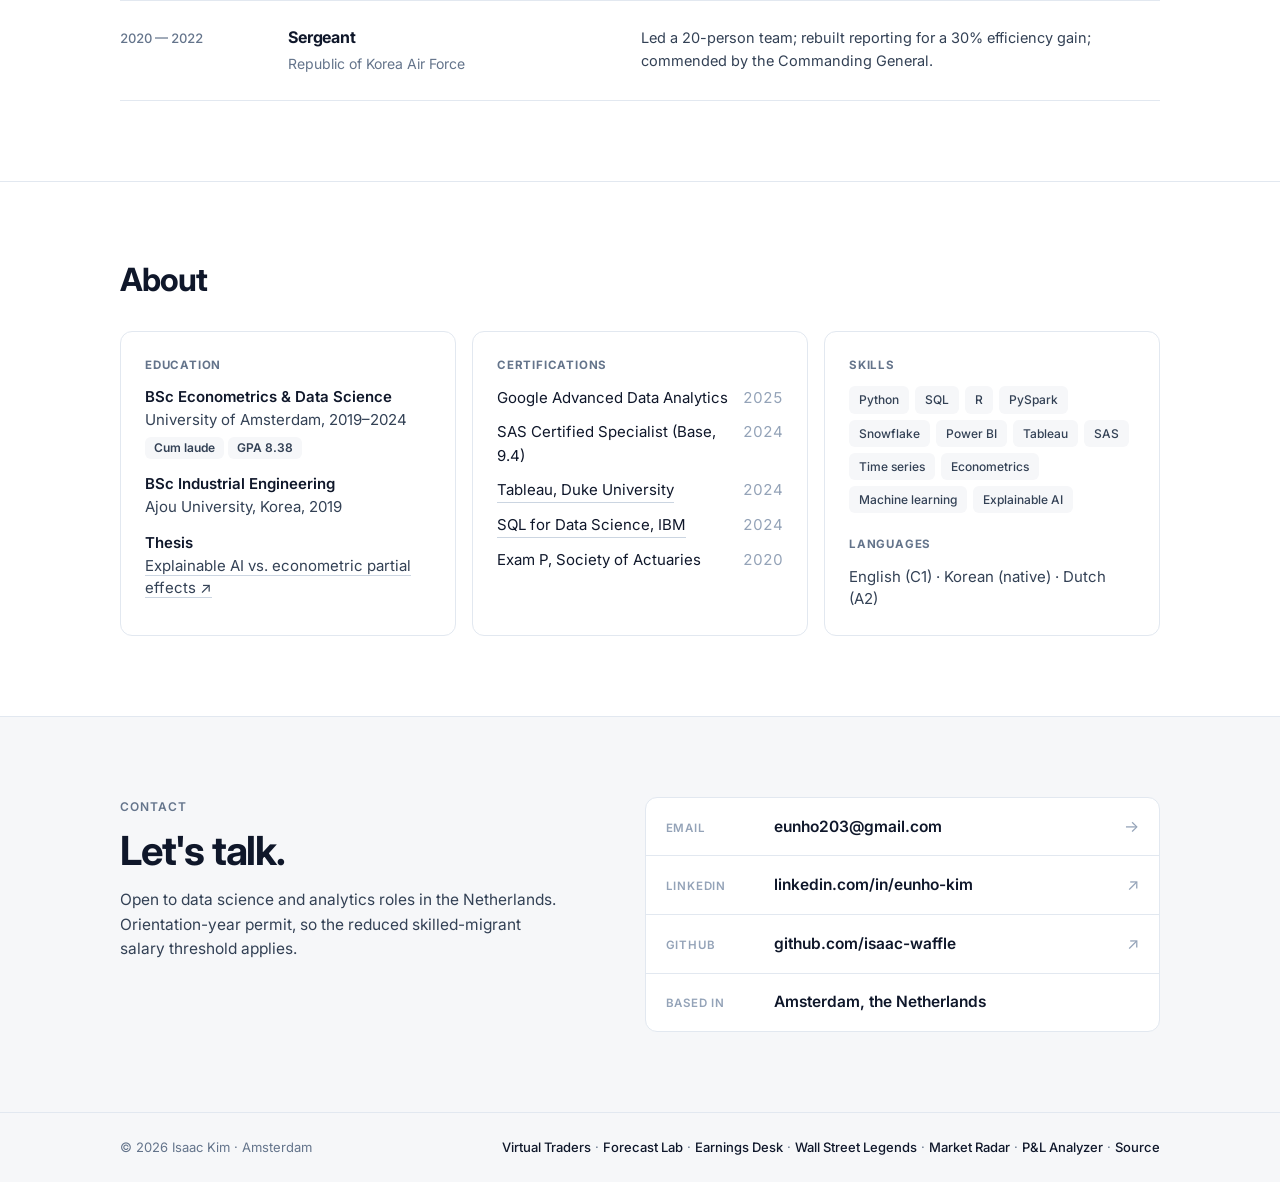
==== commit 416185f8: "feat: add a tick-level MRNA scalper (틱) next to 모나 and stream trades in real time - mrna_lab.py: tic" ====
--- a/site/index.html
+++ b/site/index.html
@@ -92,7 +92,7 @@
         <a class="tool" href="demos/traders.html">
           <span class="tool-top"><span class="dot"></span><span data-i18n="tools.tr.when">Paper trading · every 30 min in US market hours</span></span>
           <h3 data-i18n="tools.tr.h">Virtual Traders</h3>
-          <p data-i18n="tools.tr.p">Seven rule-based traders, each with its own backtested strategy, trade US stocks with simulated money. One mirrors the multi-strategy desk I run on an Alpaca paper account.</p>
+          <p data-i18n="tools.tr.p">Eight rule-based traders, each with its own backtested strategy, trade US stocks with simulated money. One mirrors the multi-strategy desk I run on an Alpaca paper account.</p>
           <span class="tool-live" id="trLive" hidden></span>
           <span class="go" data-i18n="tools.open">Open</span>
         </a>
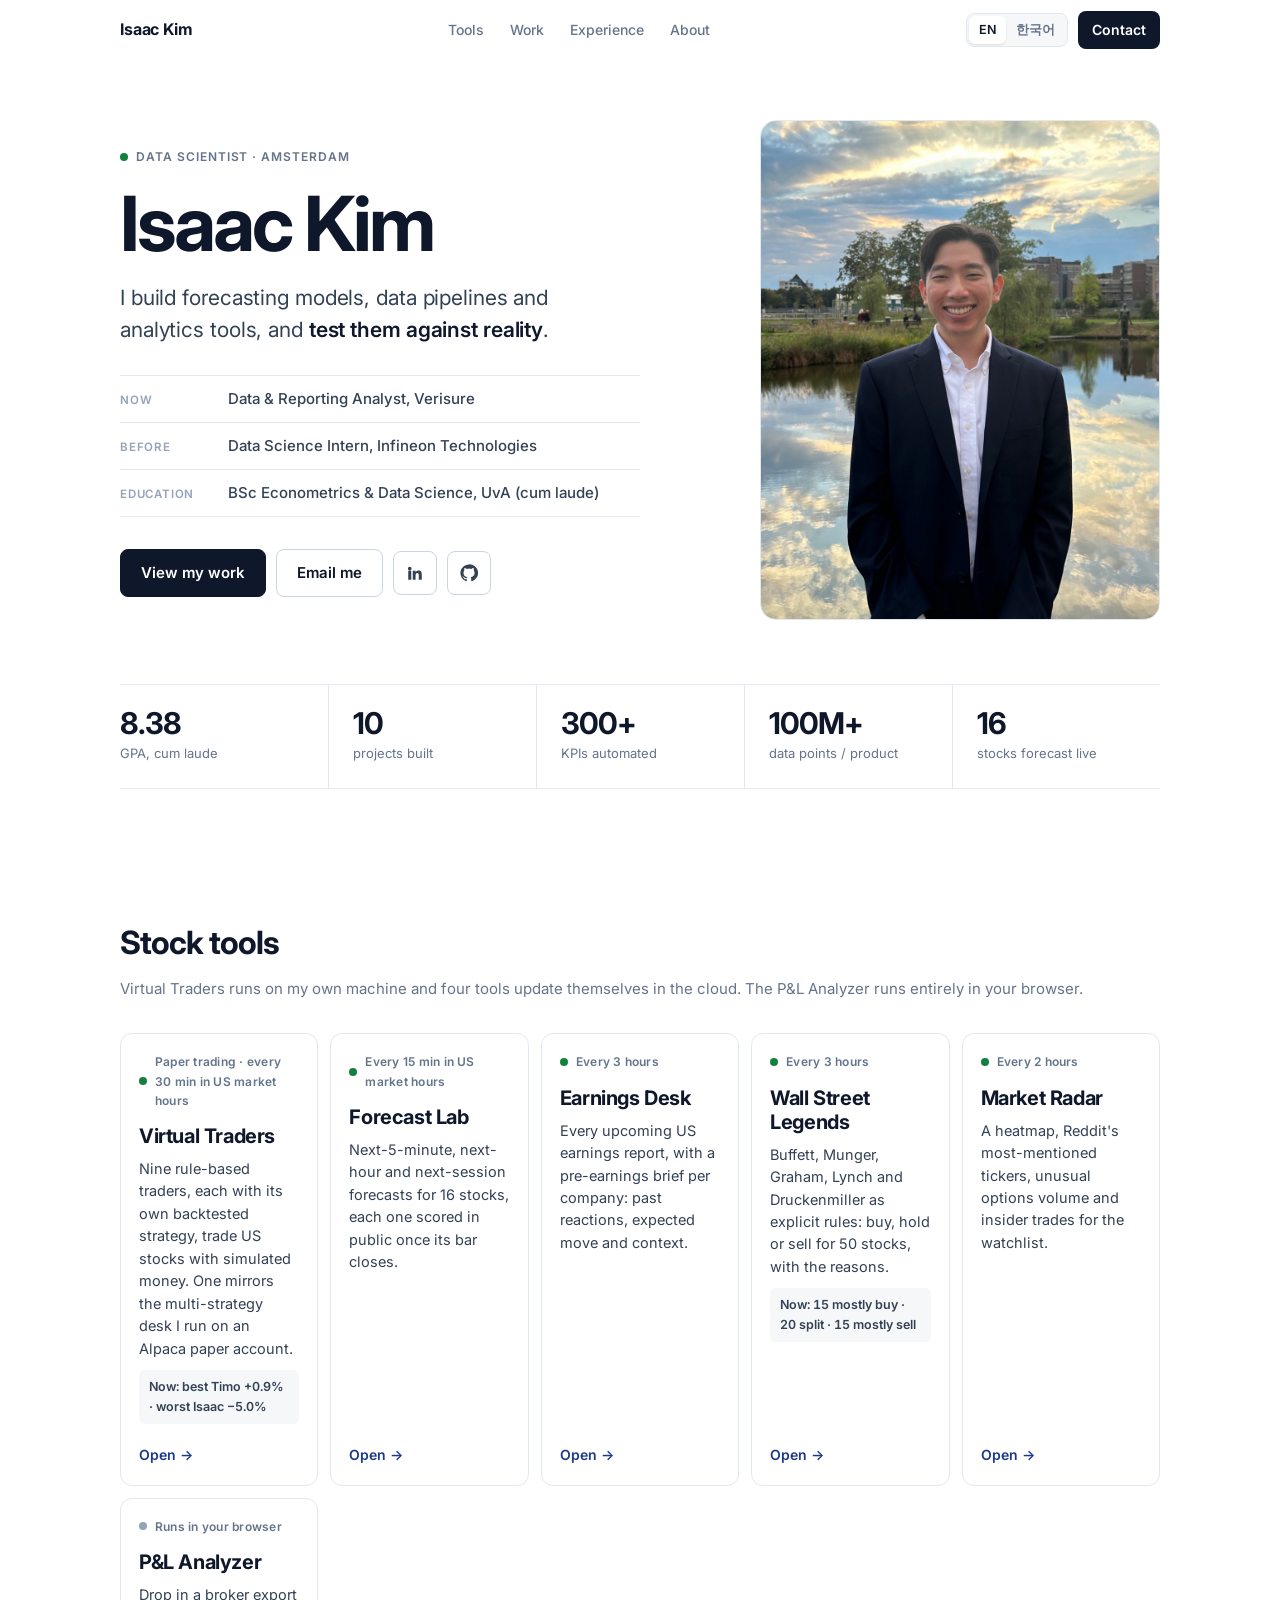
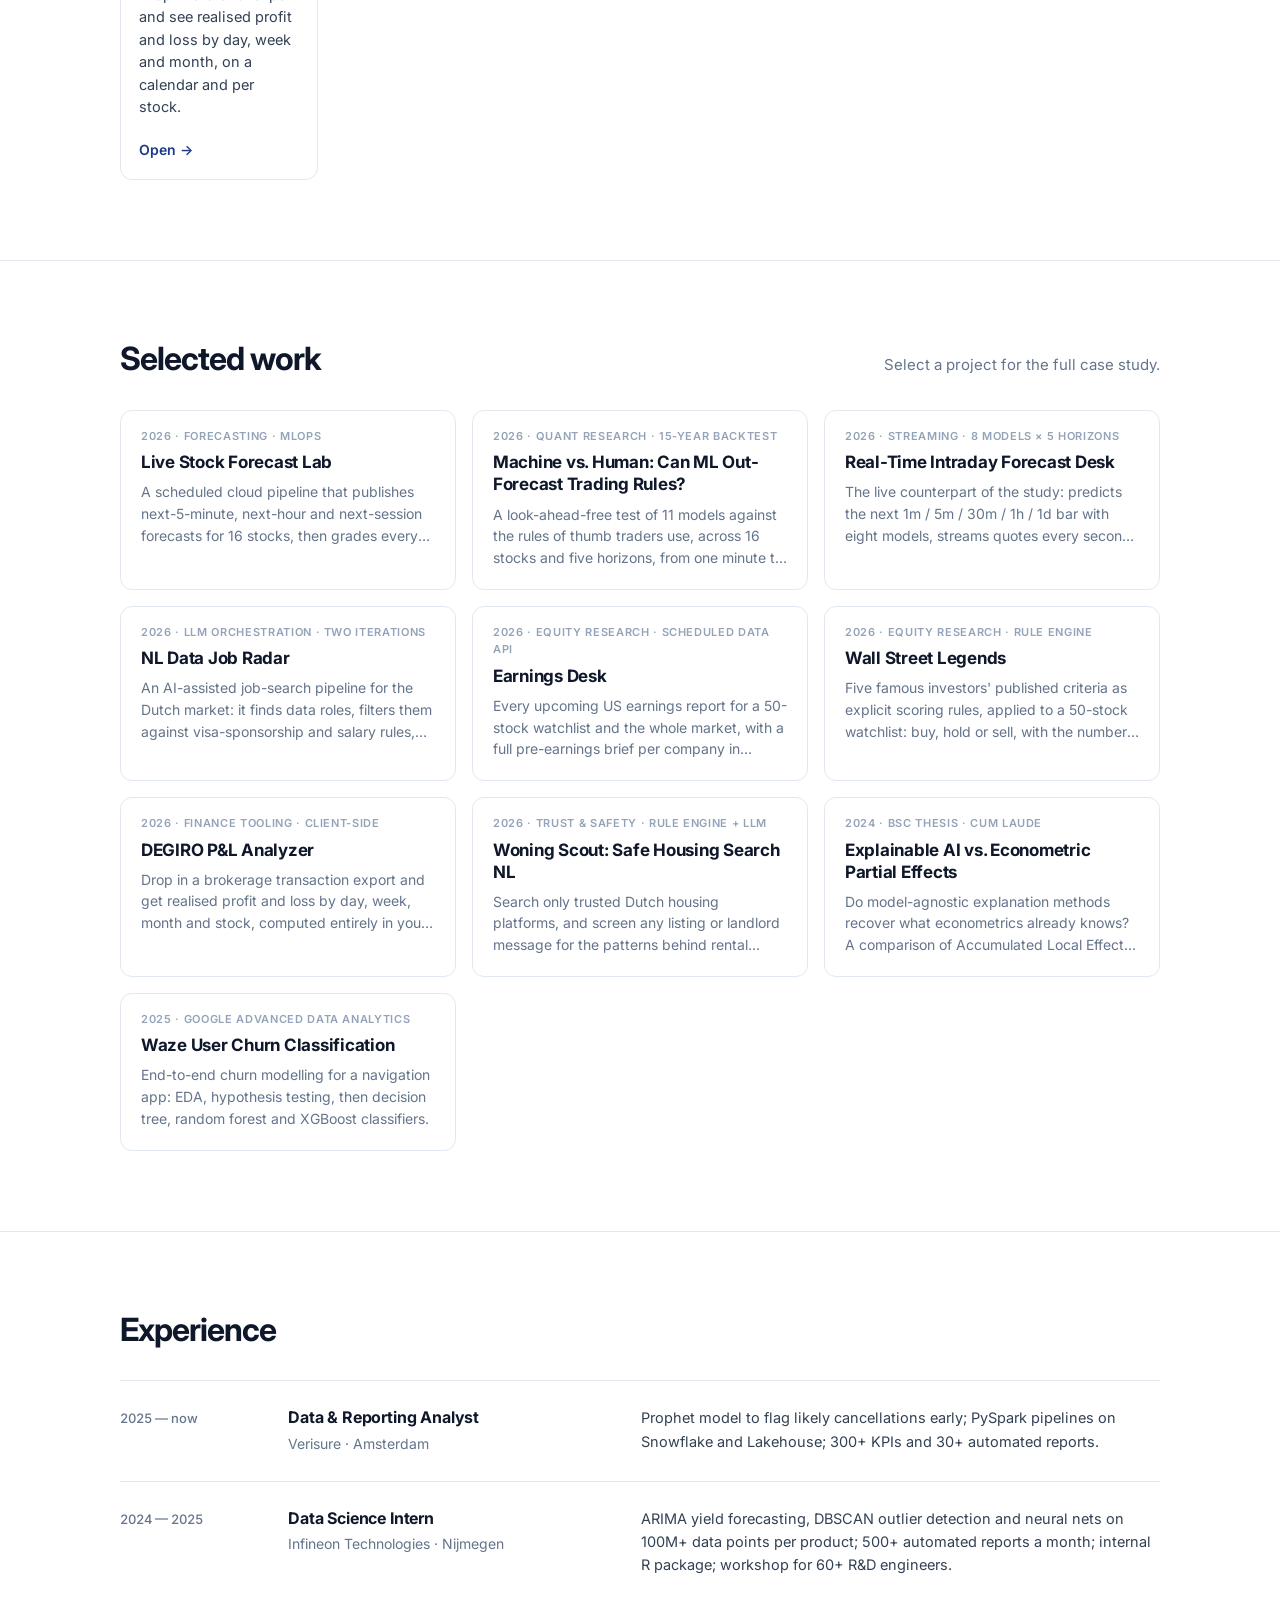
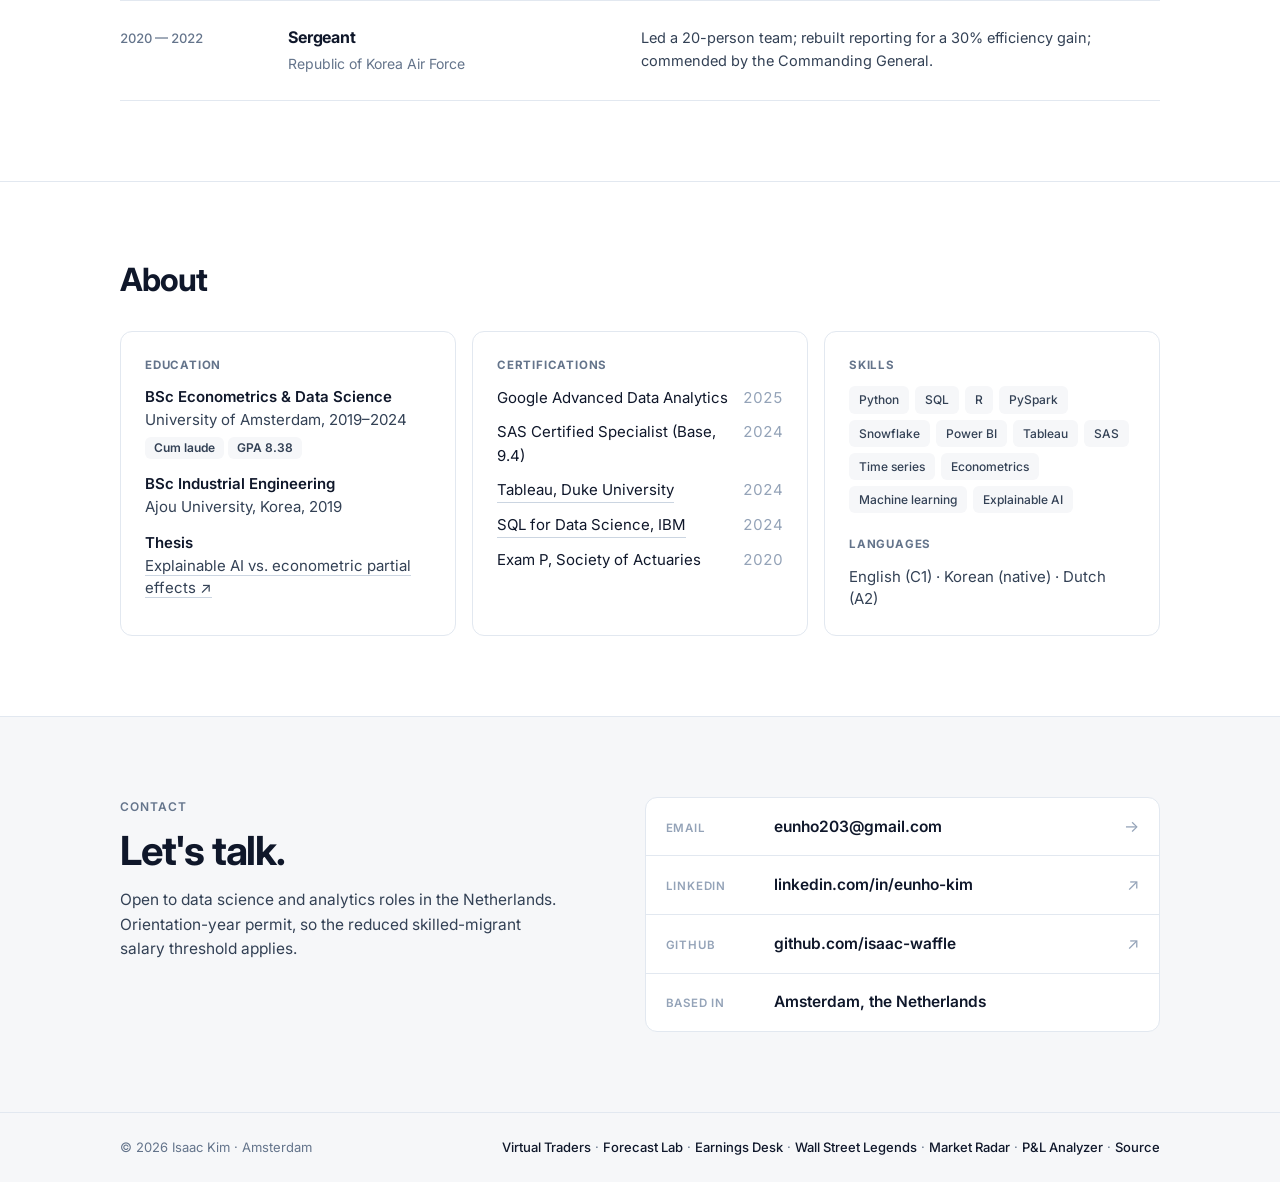
==== commit 4e1f3404: "feat: add Ripo, a comparison trader that follows analyst price-target raises Every week after the la" ====
--- a/site/index.html
+++ b/site/index.html
@@ -92,7 +92,7 @@
         <a class="tool" href="demos/traders.html">
           <span class="tool-top"><span class="dot"></span><span data-i18n="tools.tr.when">Paper trading · every 30 min in US market hours</span></span>
           <h3 data-i18n="tools.tr.h">Virtual Traders</h3>
-          <p data-i18n="tools.tr.p">Eight rule-based traders, each with its own backtested strategy, trade US stocks with simulated money. One mirrors the multi-strategy desk I run on an Alpaca paper account.</p>
+          <p data-i18n="tools.tr.p">Nine rule-based traders, each with its own backtested strategy, trade US stocks with simulated money. One mirrors the multi-strategy desk I run on an Alpaca paper account.</p>
           <span class="tool-live" id="trLive" hidden></span>
           <span class="go" data-i18n="tools.open">Open</span>
         </a>
